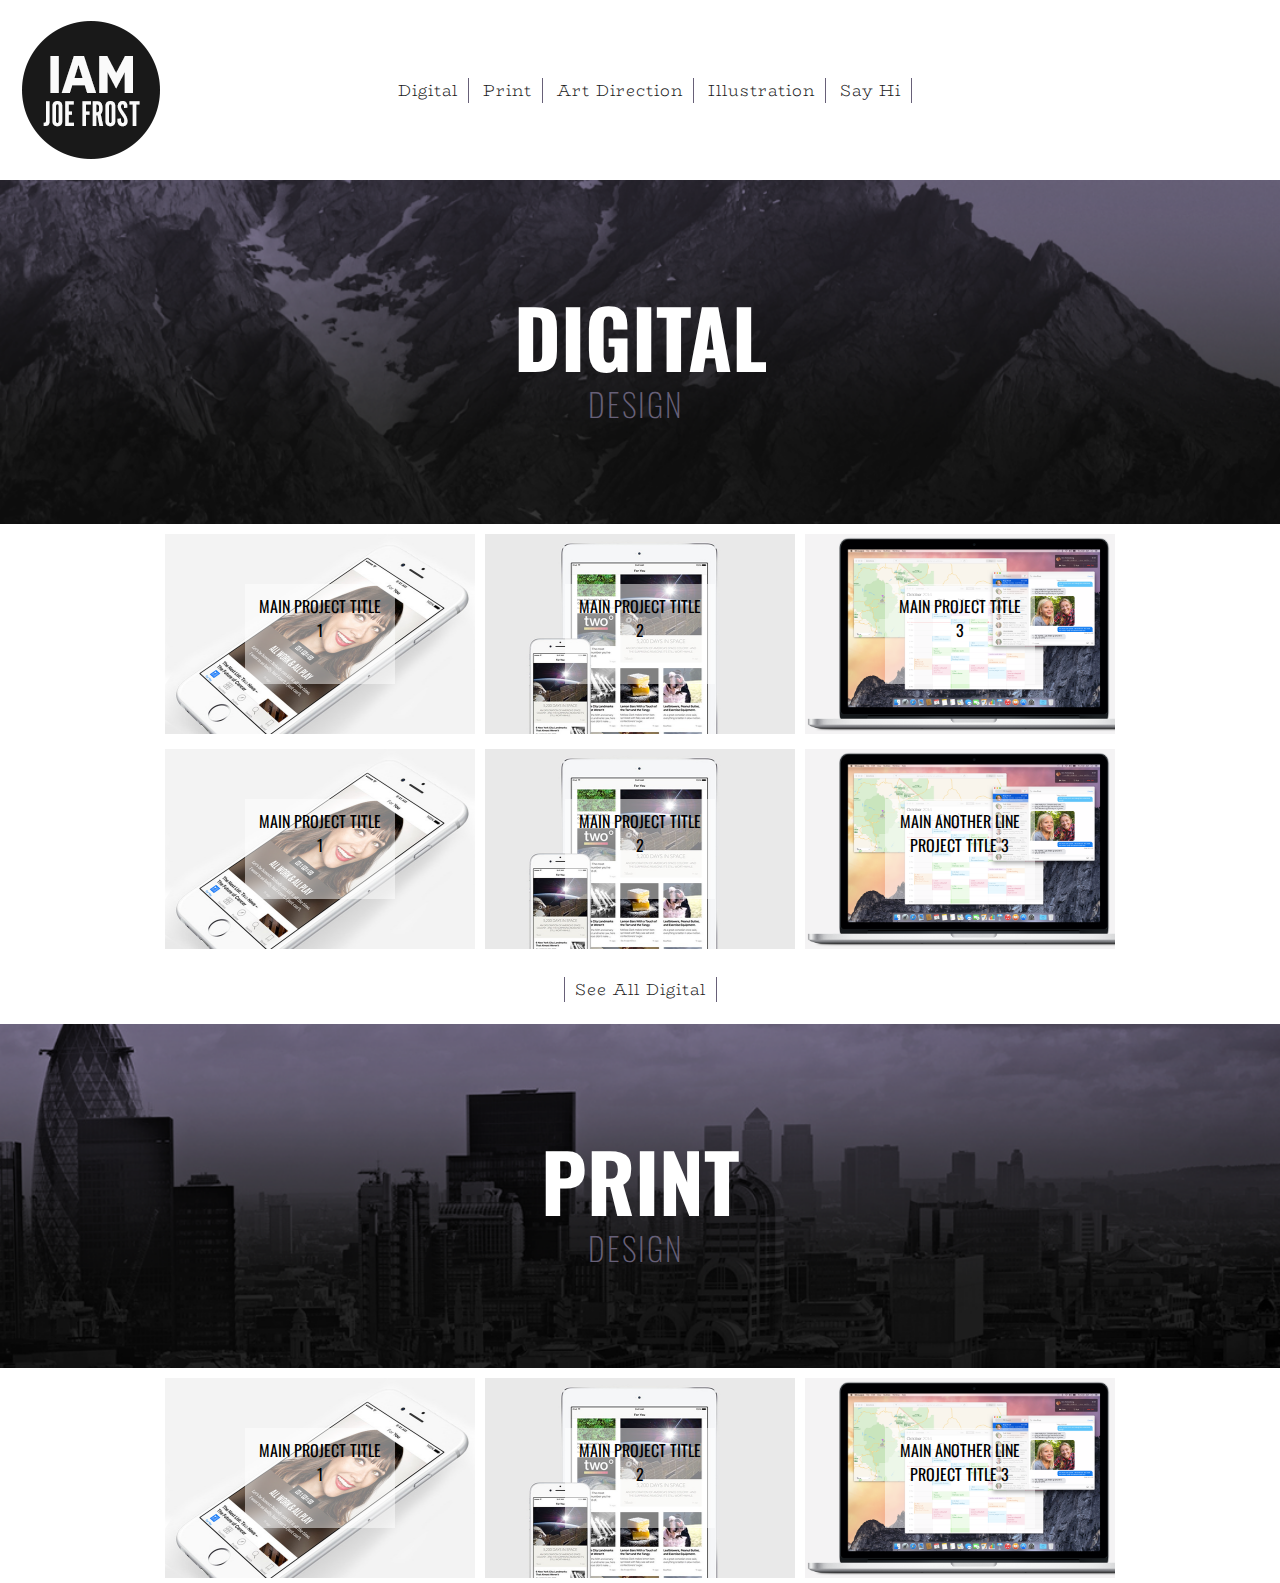
==== index.html @ a45297a9 "Sunday Homework" ====
<!DOCTYPE html>
<html lang="en">

<head>
    <meta charset="utf-8">

    <!-- YOU NEED THIS IN META TAGS TO MAKE SITE RESPONSIVE -->
    <meta name="viewport" content="width=device-width, initial-scale=1">

    <title>iamjoefrost</title>

    <!-- BOOTSTRAP.CSS -->

    <!-- <link rel="stylesheet" href="https://maxcdn.bootstrapcdn.com/bootstrap/4.0.0-alpha.2/css/bootstrap.min.css"> -->

    <!-- STYLESHEETS -->

    <link rel="stylesheet" href="./styles/styles.css">

    <link href="https://fonts.googleapis.com/css?family=BioRhyme:200,300,400|Oswald:300,400" rel="stylesheet">

</head>

<header>
    <div class="masthead">
        <a href="./index.html"> <div class="logo">
            <img src="./images/iamjoefrostlogo.png" alt="" /></div></a>
        <nav>
            <ul>
                <li><a href="./digital.html">Digital</a></li>
                <li><a href="#">Print</a></li>
                <li><a href="#">Art Direction</a></li>
                <li><a href="http://www.google.com" target="_blank">Illustration</a></li>
                <li><a href="mailto:iamjofrost@gmail.com?Subject=Hola%20Jo&body=Hi%20Jo%20saw%20site">Say Hi</a></li>

            </ul>
        </nav>
    </div>
</header>

<body>

    <main>
        <!-- DIGITAL DESIGN SECTION STARTS-->
        <div class="hero hero1">
            <div class="hero_title">
                <h1>digital</h1>
                <h2>design</h2>
            </div>
        </div>

        <!-- DIGITAL BLOCK 1 -->

        <section class="responsive">
            <div class="row">
                <div class="column">
                    <a href="#">
                        <div class="content d1"><span class="p_title">Main Project Title 1</span></div>
                    </a>
                </div>
                <div class="column">
                    <a href="#">
                        <div class="content d2">
                            <span class="p_title">Main Project Title 2</span>
                        </div>
                    </a>
                </div>
                <div class="column">
                    <a href="#">
                        <div class="content d3"><span class="p_title">Main Project Title 3</span></div>
                    </a>
                </div>
            </div>
        </section>

        <!-- DIGITAL BLOCK 2 -->

        <section class="responsive">
            <div class="row">
                <div class="column">
                    <a href="#">
                        <div class="content d1">
                            <span class="p_title">Main Project Title 1</span>
                        </div>
                    </a>
                </div>
                <div class="column">
                    <a href="#">
                        <div class="content d2">
                            <span class="p_title">Main Project Title 2</span>
                        </div>
                    </a>
                </div>
                <div class="column">
                    <a href="#">
                        <div class="content d3"><span class="p_title">Main another line Project Title 3</span></div>
                    </a>
                </div>
            </div>
        </section>
        <!-- DIGITAL DESIGN SECTION ENDS-->

        <!-- SEE ALL DIGITAL BUTTON-->
        <div class="see_all_container">
            <div class="see_all_btn">
                <a href="#">See All Digital</a></div>
        </div>


        <!-- PRINT DESIGN SECTION STARTS-->
        <div class="hero hero2">
            <div class="hero_title">
                <h1>print</h1>
                <h2>design</h2>
            </div>
        </div>

        <!-- PRINT BLOCK 1 -->

        <section class="responsive">
            <div class="row">
                <div class="column">
                    <a href="#">
                        <div class="content d1"><span class="p_title">Main Project Title 1</span></div>
                    </a>
                </div>
                <div class="column">
                    <a href="#">
                        <div class="content d2">
                            <span class="p_title">Main Project Title 2</span>
                        </div>
                    </a>
                </div>
                <div class="column">
                    <a href="#">
                        <div class="content d3"><span class="p_title">Main another line Project Title 3</span></div>
                    </a>
                </div>
            </div>
        </section>

        <!-- PRINT DESIGN SECTION ENDS-->

    </main>

    <!-- END OF MAIN CONTENT -->

    <aside class="secondary-footer">


    </aside>

    <!-- END OF ASIDE -->

    <footer class="main-footer">

    </footer>
    <!-- END OF FOOTER -->

</body>

</html>
---- styles/styles.css ----
/*font-family: 'Open Sans', sans-serif;*/

* {
    box-sizing: border-box;
}
a {
    text-decoration: none;
}
body {
    margin: 0px;
}
h1 {
    font-family: 'Oswald', sans-serif;
    text-transform: uppercase;
    font-size: 5em;
    margin-top: 0;
    margin-bottom: -15px;
    text-align: center;
}
h2 {
    margin-top: 0;
    font-size: 2em;
    margin-bottom: 0px;
    font-family: 'Oswald', sans-serif;
    text-transform: uppercase;
    font-weight: 200;
    letter-spacing: 2px;
    text-align: center;
    margin-left: -10px;
    color: #676078;
}
.h3 {
    font-family: 'Oswald', sans-serif;
    text-transform: uppercase;
}
.masthead {
    display: flex;
    flex-direction: row;
    height: 180px;
    background-color: white;
    align-items: center;
    padding-left: 20px;
    padding-right: 20px;
    justify-content: center;
}
.logo {
    position: absolute;
    left: 20px;
    top: 20px;
}
nav {
    display: flex;
    flex-direction: row;
    align-items: center;
    padding-left: 20px;
}
ul {
    padding-left: 0px;
}
li {
    display: inline-block;
}
nav a {
    color: #191919;
    letter-spacing: 1px;
    text-decoration: none;
    padding-right: 10px;
    padding-left: 10px;
    border-right: 1px solid #676078;
    font-family: 'BioRhyme', serif;
    font-weight: 300;
}
a:hover {
    /*transform: scale(1.2);*/
    transition-duration: 1s;
    color: #676078;
}
.hero {
    display: flex;
    flex-direction: row;
    height: 344px;
    background-color: #191919;
    align-items: center;
    justify-content: center;
}
.hero1 {
    background-image: url(./../images/hero_1.png);
    background-size: cover;
}
.hero_title {
    color: #fff;
}
.examples {
    width: 960px;
    display: flex;
    flex-direction: row;
    margin: auto;
    padding: 20px;
    background-color: red;
    height: 300px;
    align-items: top center;
    justify-content: center;
}
section {
    display: flex;
    justify-content: center;
    padding-left: 5px;
    padding-right: 5px;
    padding-top: 5px;
}
.container {
    width: 80%;
    margin: auto;
}
.row {
    /*outline: 5px solid red;*/
    overflow: auto;
}
.column {
    padding: 5px;
    float: left;
    width: 33.333%;
    text-align: center;
}
div.content {
    display: flex;
    flex-direction: row;
    justify-content: center;
    padding: 50px 80px;
}
span.p_title {
    background-color: rgba(255, 255, 255, 0.5);
    padding: 10px;
    font-family: 'Oswald', sans-serif;
    text-transform: uppercase;
    text-align: center;
    vertical-align: middle;
}

/*P_TITLE ROLLOVER ANIMATION*/

.column a {
    color: black;
}
.column a:hover .p_title {
    transition-duration: 1s;
    background-color: rgba(255, 255, 255, 1);
}

/*DIGITAL WORK EXAMPLES*/

.d1 {
    background-image: url(./../images/dummy.jpg);
    background-size: cover;
}
.d2 {
    background-image: url(./../images/dummy2.png);
    background-size: cover;
}
.d3 {
    background-image: url(./../images/dummy3.png);
    background-size: cover;
}
.see_all_container {
    display: flex;
    flex-direction: row;
    height: 70px;
    background-color: white;
    align-items: center;
    padding-left: 20px;
    padding-right: 20px;
    justify-content: center;
}
.see_all_container a {
    color: #191919;
    letter-spacing: 1px;
    text-decoration: none;
    text-align: center;
    border-left: 1px solid #676078;
    border-right: 1px solid #676078;
    padding: 0px 10px;
    font-family: 'BioRhyme', serif;
    font-weight: 300;
}

/*PRINT SECTION*/

.hero2 {
    background-image: url(./../images/hero_2.png);
    background-size: cover;
}
.p1 {
    background-image: url(./../images/dummy.png);
    background-size: cover;
}
.p2 {
    background-image: url(./../images/hero_1.png);
    background-size: cover;
}
.p3 {
    background-image: url(./../images/hero_1.png);
    background-size: cover;
}

/*DIGITAL PAGE*/
.digital_top {
    background-color: #191919;
}
.section_title {
    font-size: 1.8em;
    padding-top: 10px;
    padding-bottom: 10px;
    margin-bottom: 5px;
    font-weight: 400;
}
.design_tag {
    color: #676078;
    font-weight: 200;
    font-size: 1.1em;
}
/*RESPONSIVE ELEMENTS*/

.responsive .row {
    max-width: 960px;
    justify-content: center;
}
.responsive .content {
    background-color: #ededed;
    min-height: 200px;
    /*padding: 50px;*/
}
.fluid .relative .content {
    padding: 30%;
}

/*.static .content {}
@media screen and (max-width: 1100px) {
    .responsive .column {
        width: 50%;
    }*/


/*}*/

@media screen and (max-width: 759px) {
    .responsive .column {
        width: 100%;
    }
}

@media screen and (max-width: 759px) {
    nav {
display: none;
}
}
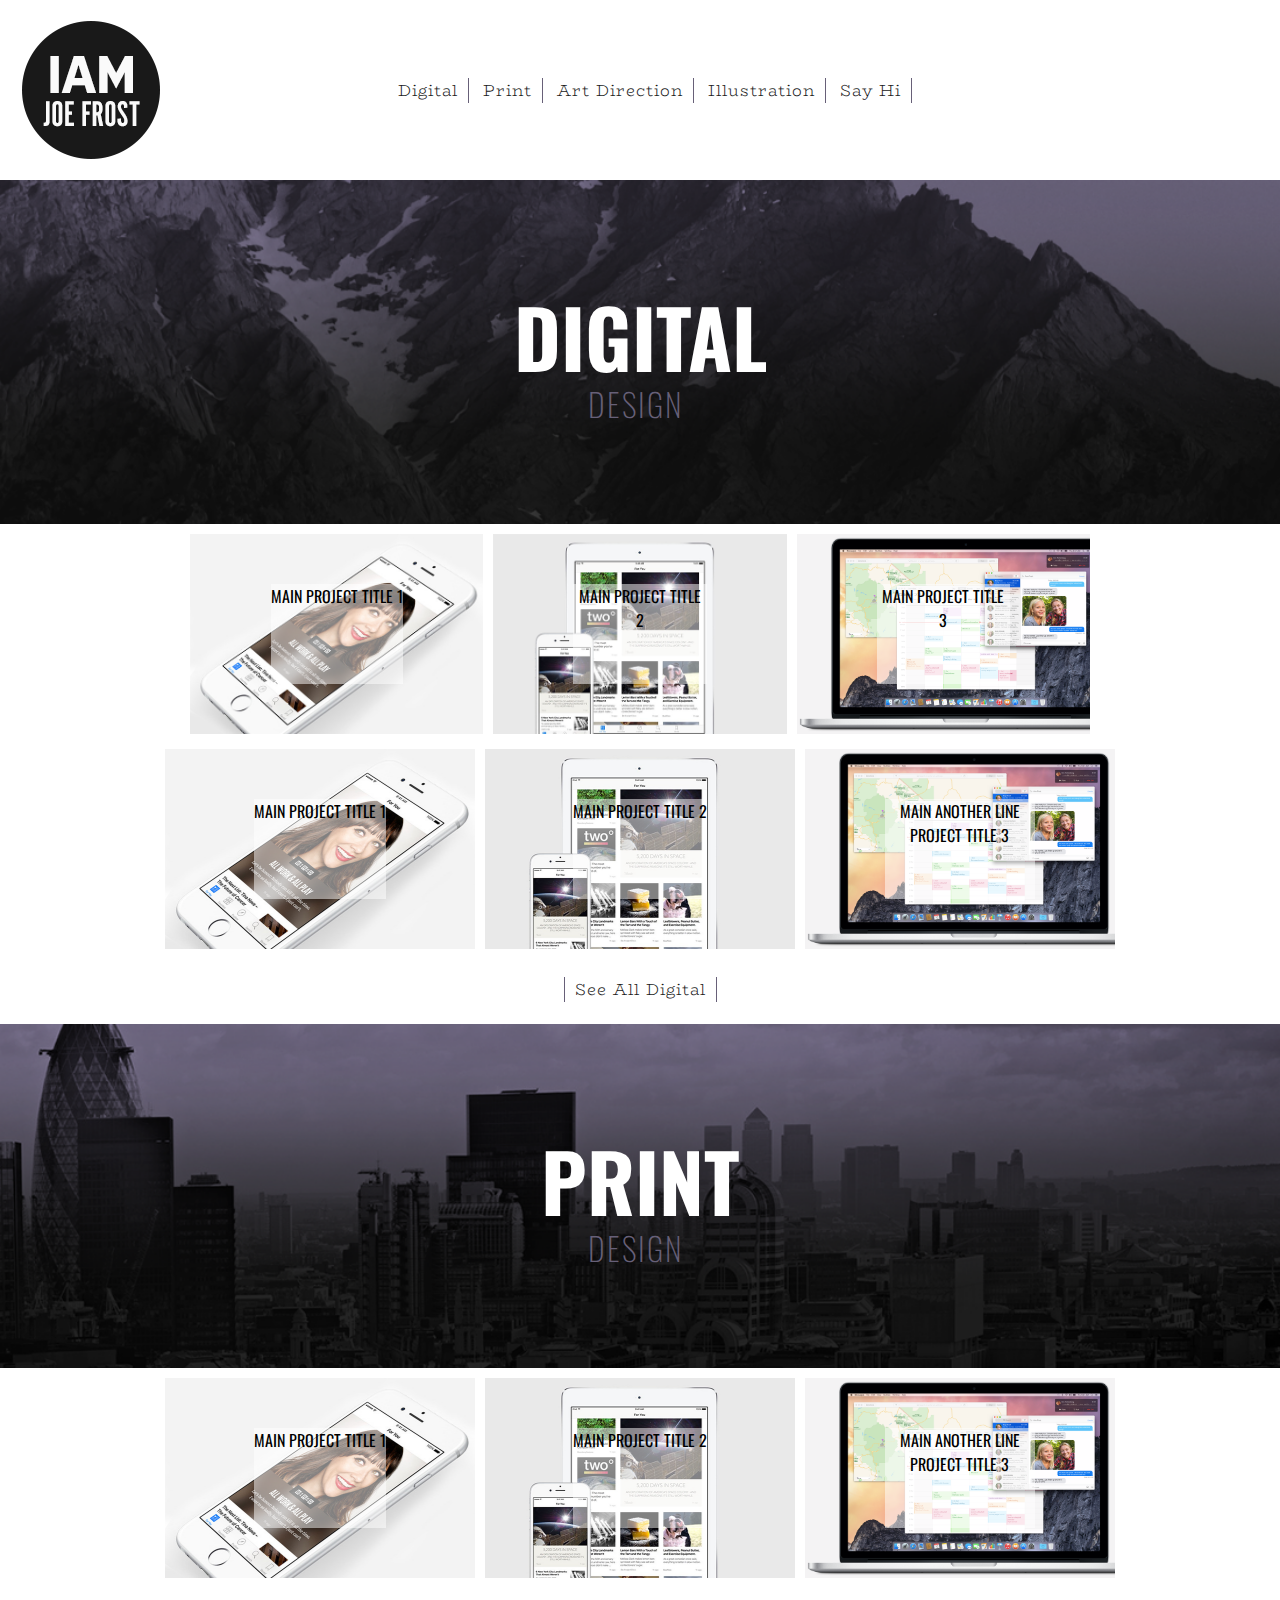
==== commit 83cd3422: "Sunday night homework" ====
--- a/index.html
+++ b/index.html
@@ -54,8 +54,9 @@
         <section class="responsive">
             <div class="row">
                 <div class="column">
-                    <a href="#">
-                        <div class="content d1"><span class="p_title">Main Project Title 1</span></div>
+                    <a href="./digital_project_1.html">
+                        <div class="content d1">
+                            <span class="p_title">Main Project Title 1</span></div>
                     </a>
                 </div>
                 <div class="column">
@@ -103,7 +104,7 @@
         <!-- SEE ALL DIGITAL BUTTON-->
         <div class="see_all_container">
             <div class="see_all_btn">
-                <a href="#">See All Digital</a></div>
+                <a href="./digital.html">See All Digital</a></div>
         </div>
 
 
--- a/styles/styles.css
+++ b/styles/styles.css
@@ -128,13 +128,72 @@
     justify-content: center;
     padding: 50px 80px;
 }
-span.p_title {
+aside {
+    padding: 10px;
+    /*width: 80%;*/
+    /*max-width: 900px;*/
+    margin: auto;
+    margin-left: 15%;
+    margin-right: 15%;
+    /*align-items: center;*/
+}
+.p_title {
     background-color: rgba(255, 255, 255, 0.5);
-    padding: 10px;
-    font-family: 'Oswald', sans-serif;
-    text-transform: uppercase;
-    text-align: center;
+    /*padding: 10px;*/
+    font-family: 'Oswald', sans-serif;
+    text-transform: uppercase;
+    /*text-align: center;*/
+    /*vertical-align: middle;*/
+}
+
+/*.project_container{
+    display: flex;
+    max-width: 900px;
+    flex-direction: row;
+    justify-content: center;
+    background-color: grey;
+margin: auto;
+}*/
+
+div.p_title_article {
+    display: block;
+    width: 100%;
+    /*padding: 10px 20px 0px 20px;*/
+    font-size: 1.8em;
+    font-family: 'Oswald', sans-serif;
+    text-transform: uppercase;
+    text-align: left;
     vertical-align: middle;
+}
+p {
+    border-top: 1px solid #ededed;
+    border-bottom: 1px solid #ededed;
+    padding-top: 20px;
+    padding-bottom: 20px;
+    font-family: 'BioRhyme', serif;
+    font-weight: 300;
+    font-size: 0.9em;
+    width: 100%;
+    display: block;
+}
+.bullet {
+    color: #676078;
+    font-weight: 800;
+}
+.work_example {
+    width: 100%;
+}
+.caption {
+    width: 100%;
+    background-color: #f7f7f7;
+    color: #191919;
+    padding: 10px 20px;
+    margin-top: -5px;
+    font-family: 'BioRhyme', serif;
+    font-weight: 400;
+    font-size: 0.7em;
+    margin-bottom: 15px;
+
 }
 
 /*P_TITLE ROLLOVER ANIMATION*/
@@ -203,6 +262,7 @@
 }
 
 /*DIGITAL PAGE*/
+
 .digital_top {
     background-color: #191919;
 }
@@ -218,6 +278,7 @@
     font-weight: 200;
     font-size: 1.1em;
 }
+
 /*RESPONSIVE ELEMENTS*/
 
 .responsive .row {
@@ -247,9 +308,45 @@
         width: 100%;
     }
 }
-
 @media screen and (max-width: 759px) {
     nav {
-display: none;
-}
-}
+        display: none;
+    }
+}
+
+/*THIS IS ARTICLE RESPONSIVE STUFF*/
+
+@media screen and (max-width: 769px) {
+    aside {
+        margin: 0px;
+        padding: 0px;
+    }
+}
+@media screen and (max-width: 769px) {
+    div.p_title_article {
+        margin-top: 15px;
+        margin-left: 10%;
+        margin-right: 10%;
+    }
+}
+@media screen and (max-width: 769px) {
+    p {
+        margin-top: 15px;
+        padding-left: 10%;
+        padding-right: 10%;
+    }
+}
+@media screen and (max-width: 769px) {
+    img {
+        margin-left: 0;
+        margin-right: 0;
+    }
+}
+
+/*THIS IS THE CAPTION */
+@media screen and (max-width: 769px) {
+    .caption {
+        padding-left: 10%;
+        padding-right: 10%;
+    }
+}
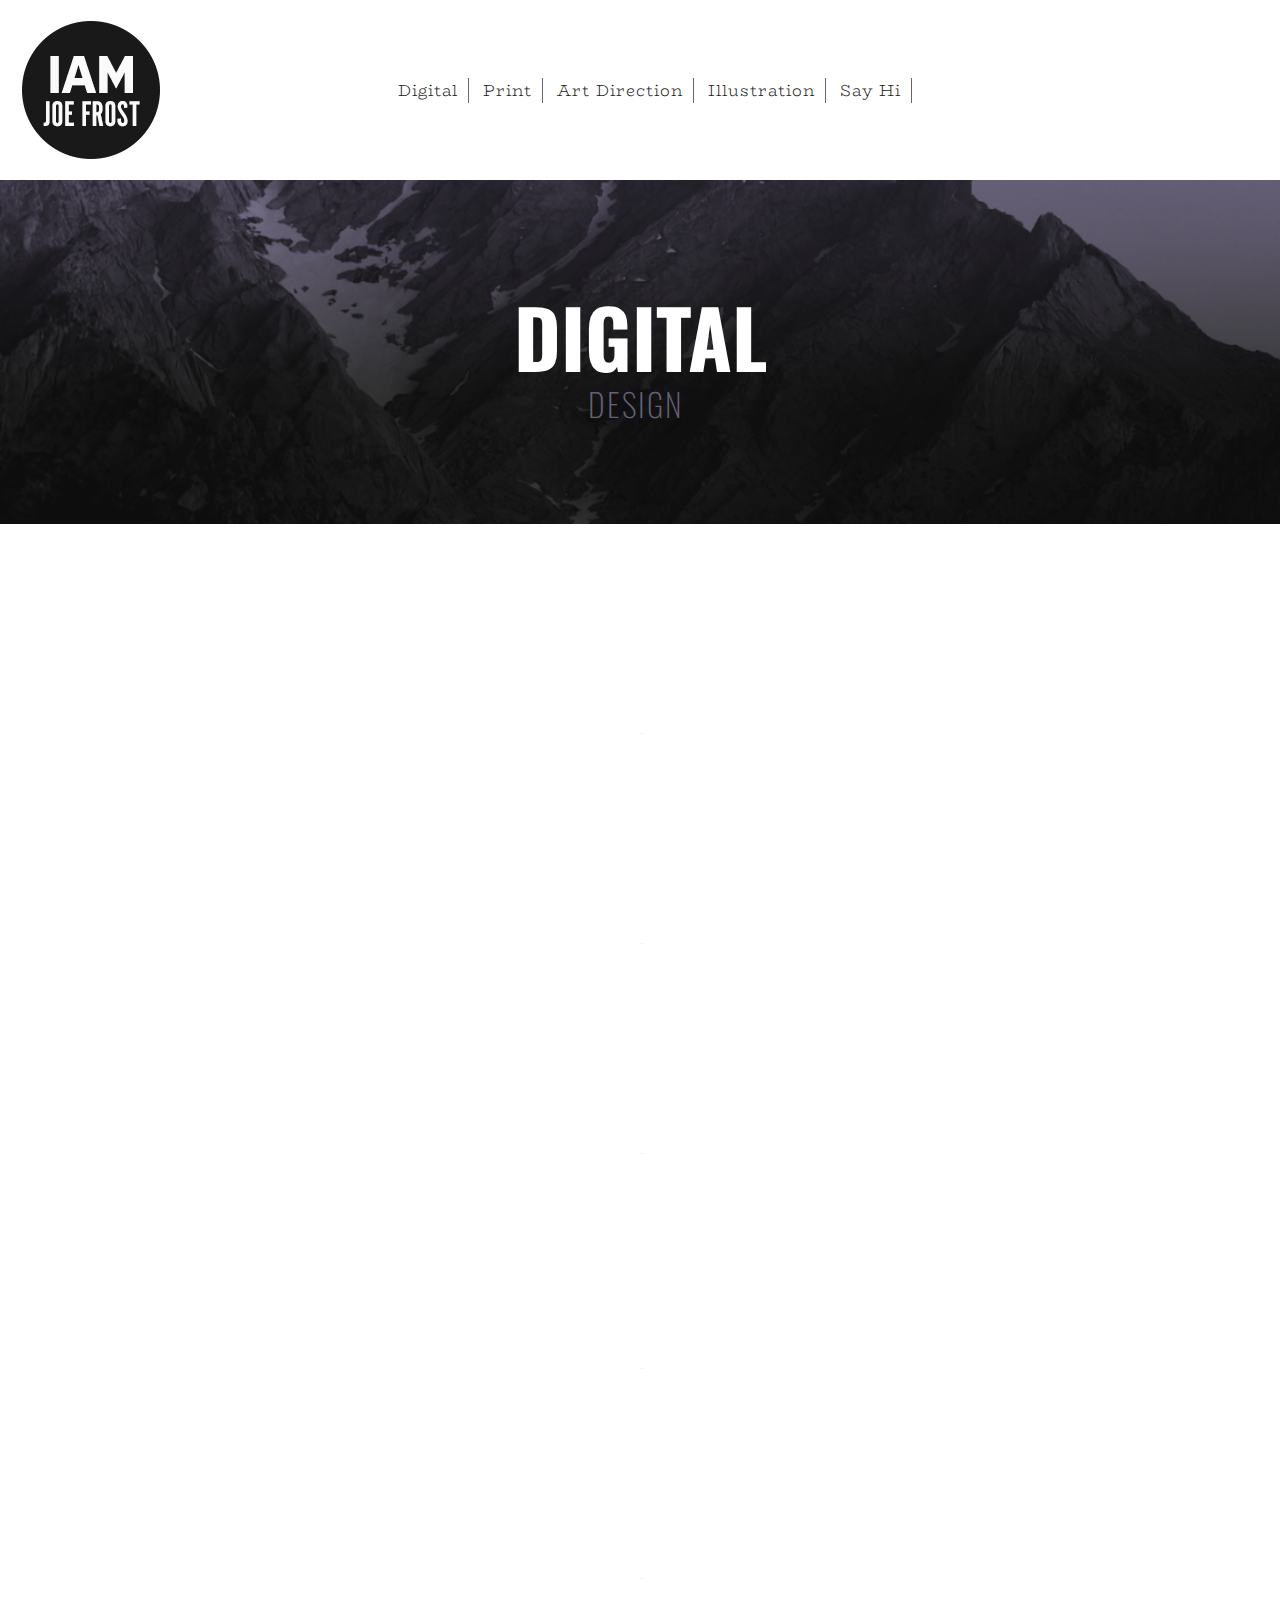
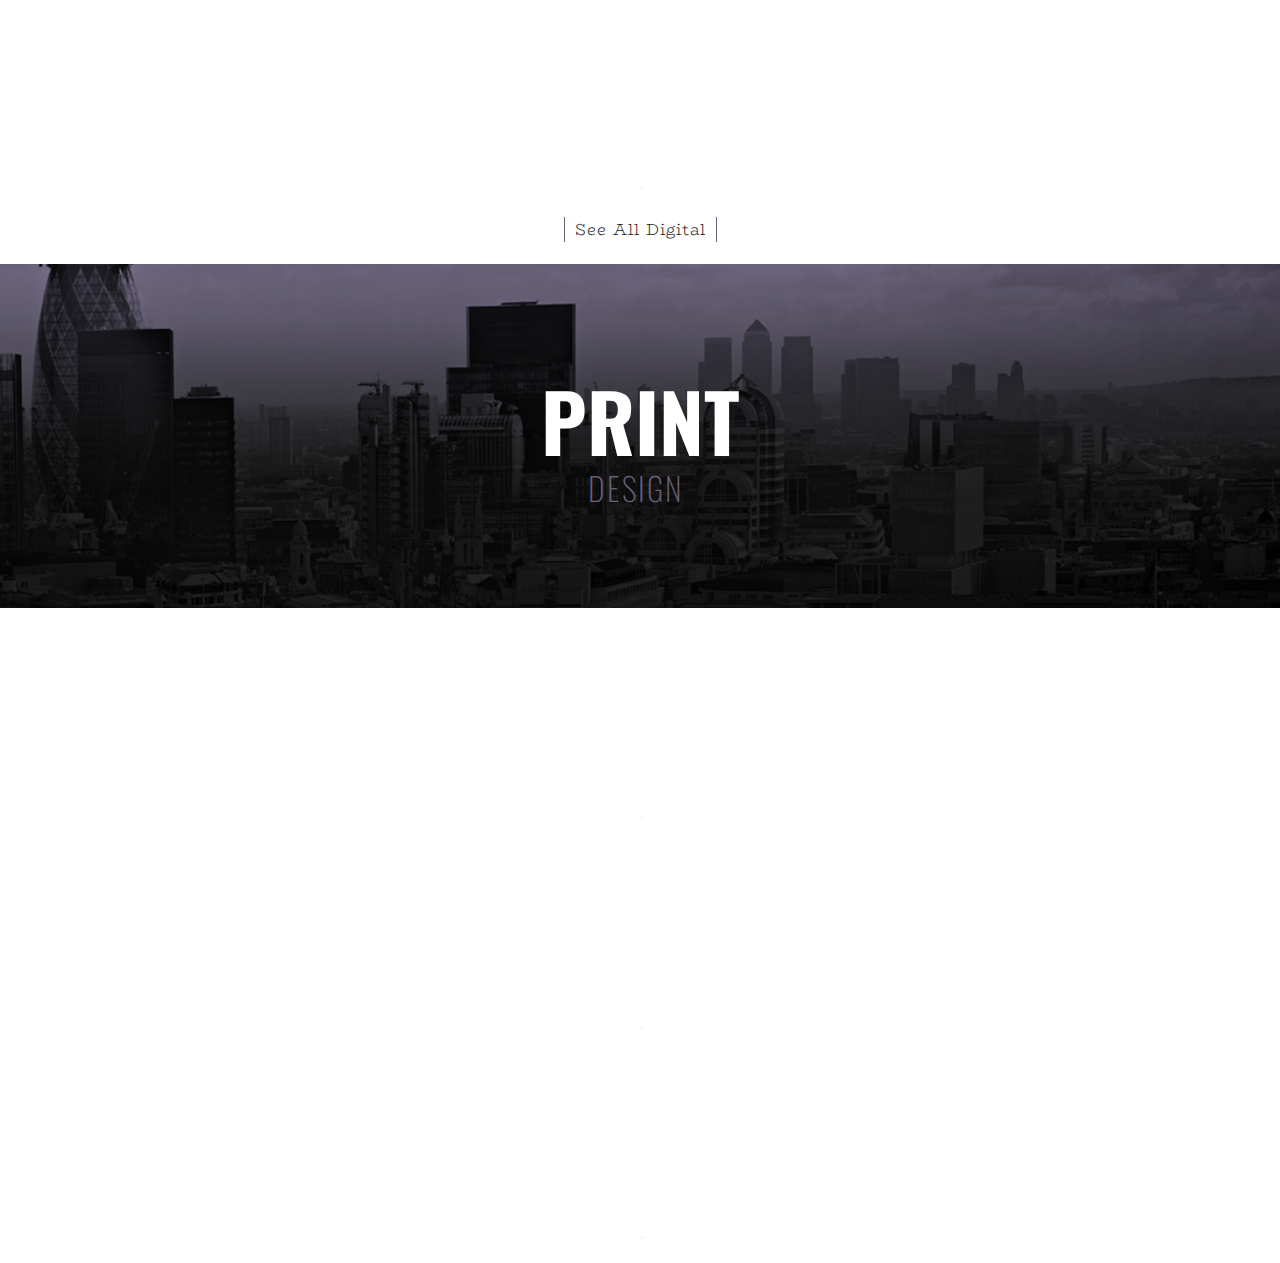
==== commit 9f742314: "v6" ====
--- a/index.html
+++ b/index.html
@@ -158,6 +158,7 @@
     </footer>
     <!-- END OF FOOTER -->
 
-</body>
-
-</html>
+        </main>
+    
+    </body>
+    </html>
--- a/styles/styles.css
+++ b/styles/styles.css
@@ -43,22 +43,22 @@
     padding-right: 20px;
     justify-content: center;
 }
+nav {
+    display: flex;
+    flex-direction: row;
+    align-items: center;
+    padding-left: 20px;
+}
+ul {
+    padding-left: 0px;
+}
+li {
+    display: inline-block;
+}
 .logo {
     position: absolute;
     left: 20px;
     top: 20px;
-}
-nav {
-    display: flex;
-    flex-direction: row;
-    align-items: center;
-    padding-left: 20px;
-}
-ul {
-    padding-left: 0px;
-}
-li {
-    display: inline-block;
 }
 nav a {
     color: #191919;
@@ -75,6 +75,14 @@
     transition-duration: 1s;
     color: #676078;
 }
+.burger {
+    width: 60px;
+    height: 60px;
+    border-radius: 30px;
+    background-color: #191919;
+    align-self: flex-end;
+    display: none;
+}
 .hero {
     display: flex;
     flex-direction: row;
@@ -82,10 +90,19 @@
     background-color: #191919;
     align-items: center;
     justify-content: center;
-}
+    align-self: stretch;
+}
+
+div.hero {
+    position: -webkit-sticky;
+    position: sticky;
+    top: 0;
+}
+
 .hero1 {
     background-image: url(./../images/hero_1.png);
     background-size: cover;
+    background-position: center;
 }
 .hero_title {
     color: #fff;
@@ -107,6 +124,17 @@
     padding-left: 5px;
     padding-right: 5px;
     padding-top: 5px;
+    flex-flow: row wrap;
+    max-width: 960px;
+}
+.responsive {
+    width: 100%;
+}
+main {
+    display: flex;
+    flex-flow: column;
+    justify-content: center;
+    align-items: center;
 }
 .container {
     width: 80%;
@@ -118,7 +146,6 @@
 }
 .column {
     padding: 5px;
-    float: left;
     width: 33.333%;
     text-align: center;
 }
@@ -126,7 +153,9 @@
     display: flex;
     flex-direction: row;
     justify-content: center;
-    padding: 50px 80px;
+    width: 100%;
+    /*padding: 50px 80px;*/
+    position: relative;
 }
 aside {
     padding: 10px;
@@ -144,6 +173,14 @@
     text-transform: uppercase;
     /*text-align: center;*/
     /*vertical-align: middle;*/
+    width: 100%;
+
+    align-self: baseline;
+    padding: 10px;
+    border-bottom: 1px solid #f3f3f3;
+    position: absolute;
+left: 0;
+bottom: 0;
 }
 
 /*.project_container{
@@ -193,7 +230,6 @@
     font-weight: 400;
     font-size: 0.7em;
     margin-bottom: 15px;
-
 }
 
 /*P_TITLE ROLLOVER ANIMATION*/
@@ -203,7 +239,7 @@
 }
 .column a:hover .p_title {
     transition-duration: 1s;
-    background-color: rgba(255, 255, 255, 1);
+    background-color: rgba(255, 255, 255, 0.9);
 }
 
 /*DIGITAL WORK EXAMPLES*/
@@ -247,6 +283,7 @@
 .hero2 {
     background-image: url(./../images/hero_2.png);
     background-size: cover;
+    background-position: center;
 }
 .p1 {
     background-image: url(./../images/dummy.png);
@@ -265,6 +302,7 @@
 
 .digital_top {
     background-color: #191919;
+    align-self: stretch;
 }
 .section_title {
     font-size: 1.8em;
@@ -303,14 +341,62 @@
 
 /*}*/
 
+
+/*OVERLAY MENU*/
+
+button {
+    background-color: transparent;
+    border: 0;
+}
+.overlay {
+    background: rgba(0, 0, 0, 0.9);
+    opacity: 0;
+    display: flex;
+    position: fixed;
+    top: 0;
+    left: 0;
+    height: 100%;
+    width: 100%;
+    flex-direction: column;
+    justify-content: center;
+    align-items: center;
+    transition: opacity 0.24s;
+    visibility: hidden;
+}
+.overlay-close {
+    position: absolute;
+    top: 15px;
+    right: 15px;
+    color: white;
+    /*font-size: 32px;*/
+}
+nav.overlay a {
+    color: white;
+    font-size: 28px;
+    padding: 16px 0;
+    border-right: 0px;
+    border-bottom: 1px solid white;
+}
+.overlay--active {
+    opacity: 1;
+    visibility: visible;
+}
 @media screen and (max-width: 759px) {
     .responsive .column {
         width: 100%;
     }
 }
-@media screen and (max-width: 759px) {
+@media screen and (max-width: 900px) {
     nav {
         display: none;
+    }
+    .logo {
+        flex: 1;
+        position: static;
+    }
+    .burger {
+        display: block;
+        /*flex-grow: 2 */
     }
 }
 
@@ -344,6 +430,7 @@
 }
 
 /*THIS IS THE CAPTION */
+
 @media screen and (max-width: 769px) {
     .caption {
         padding-left: 10%;
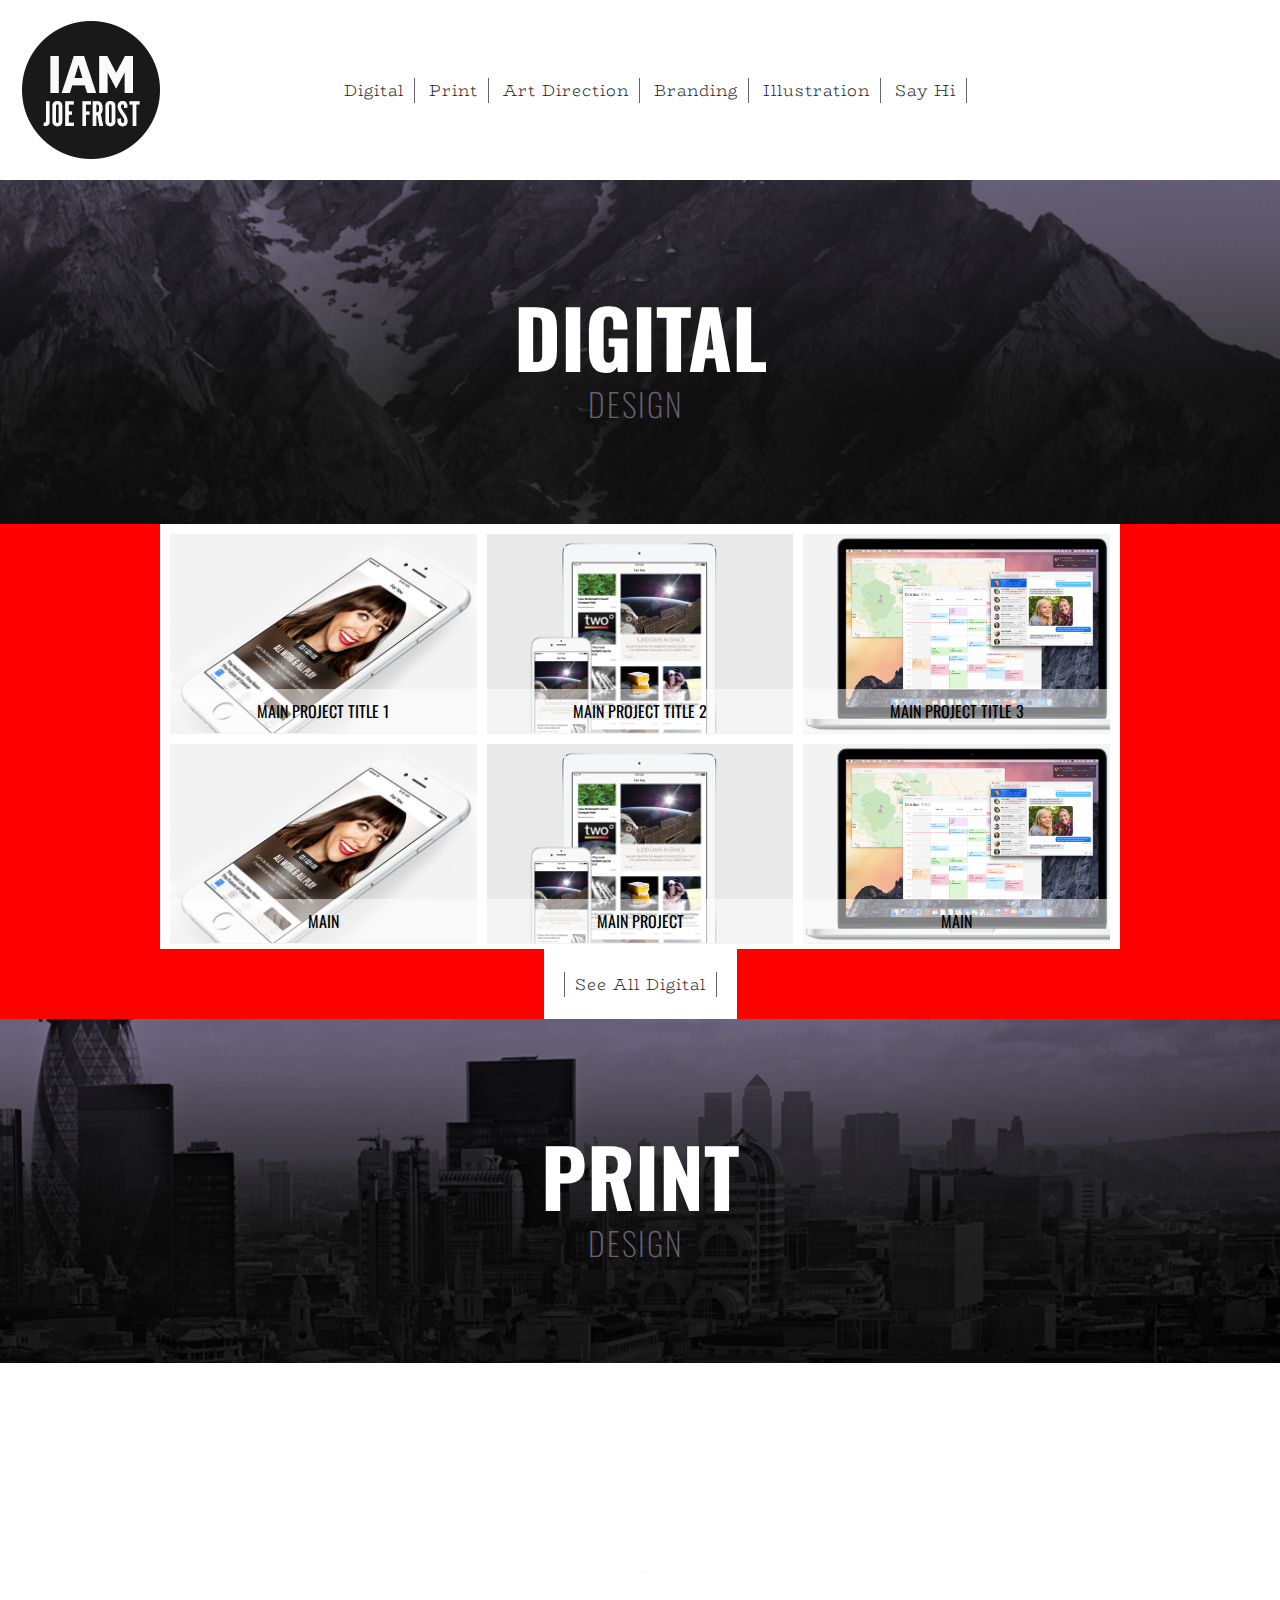
==== commit dec2a758: "sticky top" ====
--- a/index.html
+++ b/index.html
@@ -20,25 +20,27 @@
     <link href="https://fonts.googleapis.com/css?family=BioRhyme:200,300,400|Oswald:300,400" rel="stylesheet">
 
 </head>
+<body>
+    <header>
+        <div class="masthead">
+            <a class="logo" href="./index.html">
+                <img src="./images/iamjoefrostlogo.png" alt="" />
+            </a>
+            <nav>
+                <ul>
+                    <li><a href="./digital.html">Digital</a></li>
+                    <li><a href="./print.html">Print</a></li>
+                    <li><a href=".artdirection.html">Art Direction</a></li>
+                    <li><a href=".branding.html">Branding</a></li>
+                    <li><a href=".illstration.html">Illustration</a></li>
+                    <li><a href="mailto:iamjofrost@gmail.com?Subject=iamjoefrost%20Enquiry">Say Hi</a></li>
+                </ul>
+            </nav>
 
-<header>
-    <div class="masthead">
-        <a href="./index.html"> <div class="logo">
-            <img src="./images/iamjoefrostlogo.png" alt="" /></div></a>
-        <nav>
-            <ul>
-                <li><a href="./digital.html">Digital</a></li>
-                <li><a href="#">Print</a></li>
-                <li><a href="#">Art Direction</a></li>
-                <li><a href="http://www.google.com" target="_blank">Illustration</a></li>
-                <li><a href="mailto:iamjofrost@gmail.com?Subject=Hola%20Jo&body=Hi%20Jo%20saw%20site">Say Hi</a></li>
-
-            </ul>
-        </nav>
-    </div>
-</header>
-
-<body>
+            <a href="#"> <div class="burger" id="burger">
+                <img src="./images/burger2.png" alt="" /></div></a>
+        </div>
+    </header>
 
     <main>
         <!-- DIGITAL DESIGN SECTION STARTS-->
@@ -50,13 +52,11 @@
         </div>
 
         <!-- DIGITAL BLOCK 1 -->
-
+<div class="teaser_container">
         <section class="responsive">
-            <div class="row">
                 <div class="column">
                     <a href="./digital_project_1.html">
-                        <div class="content d1">
-                            <span class="p_title">Main Project Title 1</span></div>
+                        <div class="content d1"><span class="p_title">Main Project Title 1</span></div>
                     </a>
                 </div>
                 <div class="column">
@@ -71,34 +71,25 @@
                         <div class="content d3"><span class="p_title">Main Project Title 3</span></div>
                     </a>
                 </div>
-            </div>
-        </section>
-
-        <!-- DIGITAL BLOCK 2 -->
-
-        <section class="responsive">
-            <div class="row">
+                <div class="column">
+                    <a href="./digital_project_1.html">
+                        <div class="content d1"><span class="p_title">Main</span></div>
+                    </a>
+                </div>
                 <div class="column">
                     <a href="#">
-                        <div class="content d1">
-                            <span class="p_title">Main Project Title 1</span>
+                        <div class="content d2">
+                            <span class="p_title">Main Project</span>
                         </div>
                     </a>
                 </div>
                 <div class="column">
                     <a href="#">
-                        <div class="content d2">
-                            <span class="p_title">Main Project Title 2</span>
-                        </div>
+                        <div class="content d3"><span class="p_title">Main</span></div>
                     </a>
                 </div>
-                <div class="column">
-                    <a href="#">
-                        <div class="content d3"><span class="p_title">Main another line Project Title 3</span></div>
-                    </a>
-                </div>
-            </div>
         </section>
+
         <!-- DIGITAL DESIGN SECTION ENDS-->
 
         <!-- SEE ALL DIGITAL BUTTON-->
@@ -106,7 +97,7 @@
             <div class="see_all_btn">
                 <a href="./digital.html">See All Digital</a></div>
         </div>
-
+</div>
 
         <!-- PRINT DESIGN SECTION STARTS-->
         <div class="hero hero2">
@@ -158,7 +149,6 @@
     </footer>
     <!-- END OF FOOTER -->
 
-        </main>
-    
+
     </body>
     </html>
--- a/styles/styles.css
+++ b/styles/styles.css
@@ -82,23 +82,26 @@
     background-color: #191919;
     align-self: flex-end;
     display: none;
+    /*position: fixed;*/
 }
 .hero {
     display: flex;
     flex-direction: row;
+    align-self: stretch;
     height: 344px;
     background-color: #191919;
     align-items: center;
     justify-content: center;
-    align-self: stretch;
-}
+    z-index: 1;
+}
+
+/*STICKY HERO */
 
 div.hero {
     position: -webkit-sticky;
     position: sticky;
     top: 0;
 }
-
 .hero1 {
     background-image: url(./../images/hero_1.png);
     background-size: cover;
@@ -107,6 +110,18 @@
 .hero_title {
     color: #fff;
 }
+.teaser_container {
+        display: flex;
+        flex-flow: column;
+        justify-content: center;
+        align-items: center;
+        width: 100%;
+        background-color: red;
+/*background-image: url(./../images/tile.png);
+background-size: cover;*/
+z-index: 3;
+}
+
 .examples {
     width: 960px;
     display: flex;
@@ -126,6 +141,9 @@
     padding-top: 5px;
     flex-flow: row wrap;
     max-width: 960px;
+    background-image: url(./../images/tile.png);
+    background-size: cover;
+    z-index: 2;
 }
 .responsive {
     width: 100%;
@@ -174,13 +192,12 @@
     /*text-align: center;*/
     /*vertical-align: middle;*/
     width: 100%;
-
     align-self: baseline;
     padding: 10px;
     border-bottom: 1px solid #f3f3f3;
     position: absolute;
-left: 0;
-bottom: 0;
+    left: 0;
+    bottom: 0;
 }
 
 /*.project_container{
@@ -386,7 +403,7 @@
         width: 100%;
     }
 }
-@media screen and (max-width: 900px) {
+@media screen and (max-width: 928px) {
     nav {
         display: none;
     }
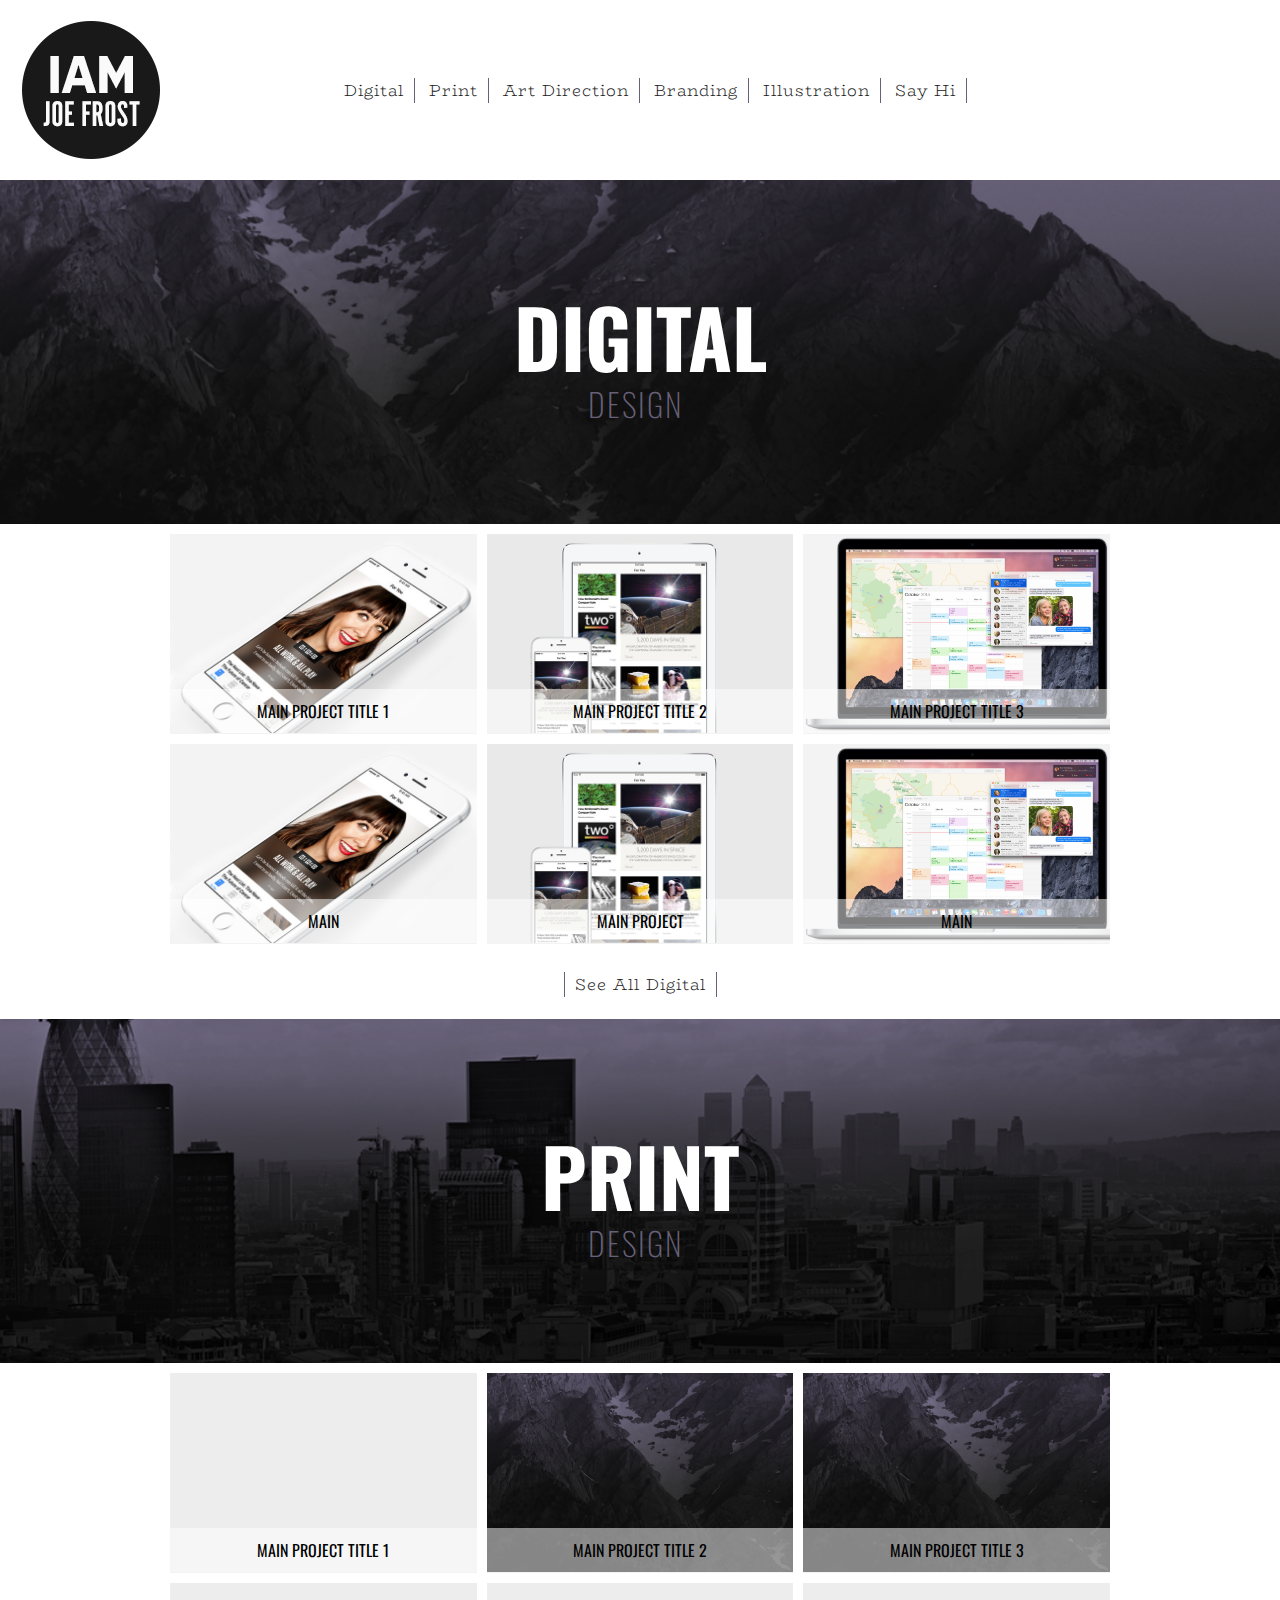
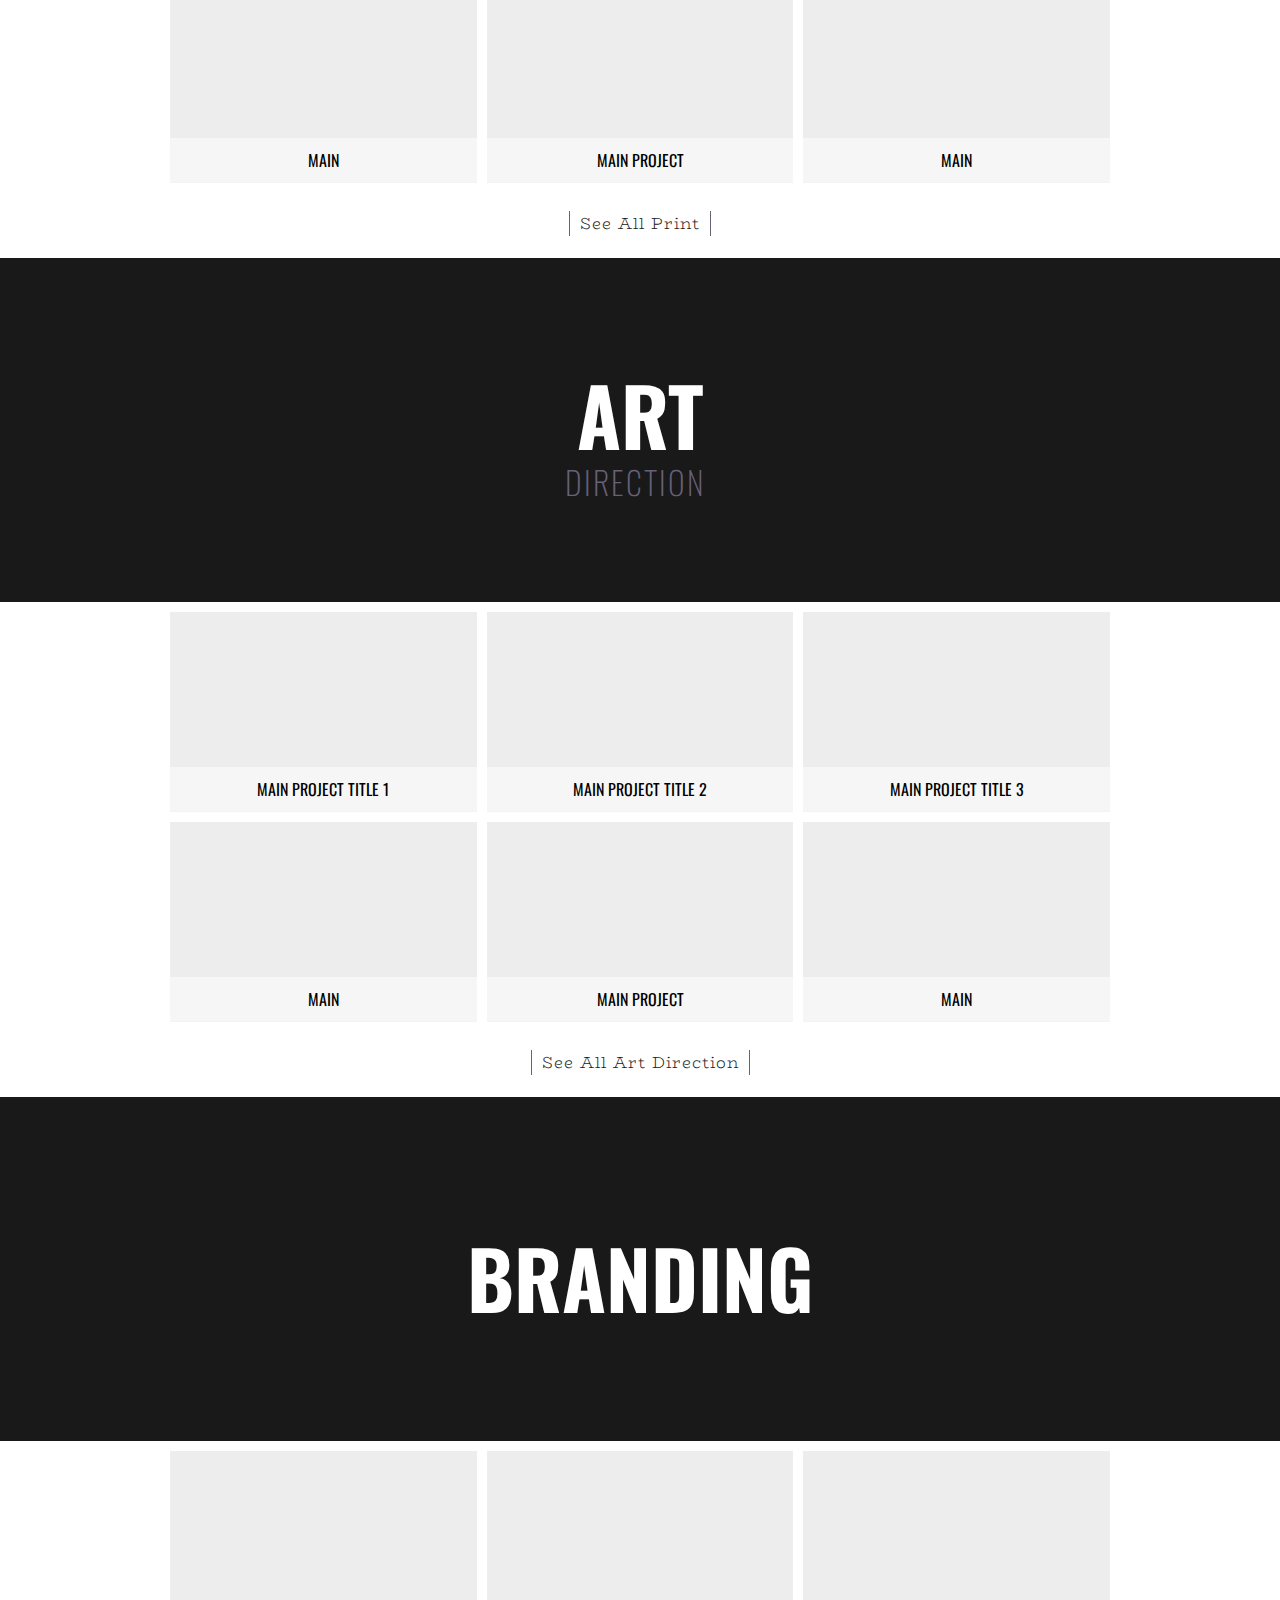
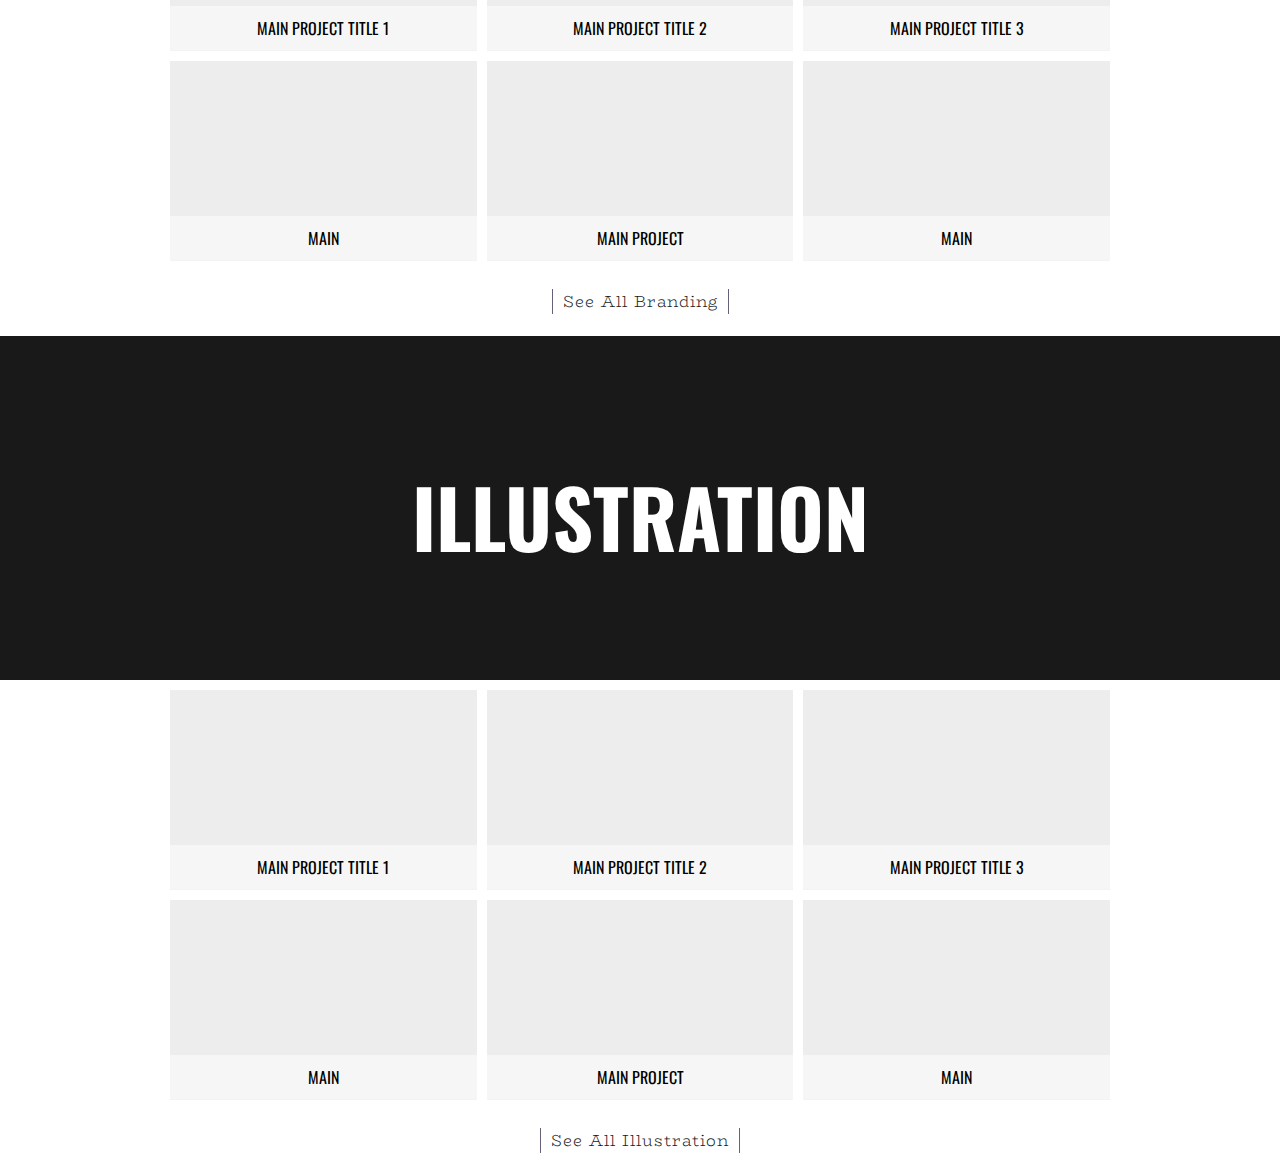
==== commit 66073ce6: "removed sticky" ====
--- a/index.html
+++ b/index.html
@@ -52,7 +52,6 @@
         </div>
 
         <!-- DIGITAL BLOCK 1 -->
-<div class="teaser_container">
         <section class="responsive">
                 <div class="column">
                     <a href="./digital_project_1.html">
@@ -97,7 +96,6 @@
             <div class="see_all_btn">
                 <a href="./digital.html">See All Digital</a></div>
         </div>
-</div>
 
         <!-- PRINT DESIGN SECTION STARTS-->
         <div class="hero hero2">
@@ -108,47 +106,229 @@
         </div>
 
         <!-- PRINT BLOCK 1 -->
-
-        <section class="responsive">
-            <div class="row">
-                <div class="column">
-                    <a href="#">
-                        <div class="content d1"><span class="p_title">Main Project Title 1</span></div>
-                    </a>
-                </div>
-                <div class="column">
-                    <a href="#">
-                        <div class="content d2">
-                            <span class="p_title">Main Project Title 2</span>
-                        </div>
-                    </a>
-                </div>
-                <div class="column">
-                    <a href="#">
-                        <div class="content d3"><span class="p_title">Main another line Project Title 3</span></div>
-                    </a>
-                </div>
-            </div>
+        <section class="responsive">
+                <div class="column">
+                    <a href="./digital_project_1.html">
+                        <div class="content p1"><span class="p_title">Main Project Title 1</span></div>
+                    </a>
+                </div>
+                <div class="column">
+                    <a href="#">
+                        <div class="content p2">
+                            <span class="p_title">Main Project Title 2</span>
+                        </div>
+                    </a>
+                </div>
+                <div class="column">
+                    <a href="#">
+                        <div class="content p3"><span class="p_title">Main Project Title 3</span></div>
+                    </a>
+                </div>
+                <div class="column">
+                    <a href="./digital_project_1.html">
+                        <div class="content p4"><span class="p_title">Main</span></div>
+                    </a>
+                </div>
+                <div class="column">
+                    <a href="#">
+                        <div class="content p5">
+                            <span class="p_title">Main Project</span>
+                        </div>
+                    </a>
+                </div>
+                <div class="column">
+                    <a href="#">
+                        <div class="content p6"><span class="p_title">Main</span></div>
+                    </a>
+                </div>
         </section>
 
         <!-- PRINT DESIGN SECTION ENDS-->
 
+        <!-- SEE ALL PRINT BUTTON-->
+        <div class="see_all_container">
+            <div class="see_all_btn">
+                <a href="./print.html">See All Print</a></div>
+        </div>
+
+        <!-- PRINT DESIGN SECTION ENDS-->
+
+        <!-- ART DIRECTION SECTION STARTS-->
+        <div class="hero hero3">
+            <div class="hero_title">
+                <h1>art</h1>
+                <h2>direction</h2>
+            </div>
+        </div>
+
+        <!-- ART DIRECTION BLOCK 1 -->
+        <section class="responsive">
+                <div class="column">
+                    <a href="./digital_project_1.html">
+                        <div class="content ad1"><span class="p_title">Main Project Title 1</span></div>
+                    </a>
+                </div>
+                <div class="column">
+                    <a href="#">
+                        <div class="content ad2">
+                            <span class="p_title">Main Project Title 2</span>
+                        </div>
+                    </a>
+                </div>
+                <div class="column">
+                    <a href="#">
+                        <div class="content ad3"><span class="p_title">Main Project Title 3</span></div>
+                    </a>
+                </div>
+                <div class="column">
+                    <a href="./digital_project_1.html">
+                        <div class="content ad4"><span class="p_title">Main</span></div>
+                    </a>
+                </div>
+                <div class="column">
+                    <a href="#">
+                        <div class="content ad5">
+                            <span class="p_title">Main Project</span>
+                        </div>
+                    </a>
+                </div>
+                <div class="column">
+                    <a href="#">
+                        <div class="content ad6"><span class="p_title">Main</span></div>
+                    </a>
+                </div>
+        </section>
+
+        <!-- PRINT DESIGN SECTION ENDS-->
+
+        <!-- SEE ALL PRINT BUTTON-->
+        <div class="see_all_container">
+            <div class="see_all_btn">
+                <a href="./print.html">See All Art Direction</a></div>
+        </div>
+        <!-- BRANDING SECTION STARTS-->
+        <div class="hero hero4">
+            <div class="hero_title">
+                <h1>branding</h1>
+                <!-- <h2>direction</h2> -->
+            </div>
+        </div>
+
+        <!-- BRANDING BLOCK 1 -->
+        <section class="responsive">
+                <div class="column">
+                    <a href="./digital_project_1.html">
+                        <div class="content b1"><span class="p_title">Main Project Title 1</span></div>
+                    </a>
+                </div>
+                <div class="column">
+                    <a href="#">
+                        <div class="content b2">
+                            <span class="p_title">Main Project Title 2</span>
+                        </div>
+                    </a>
+                </div>
+                <div class="column">
+                    <a href="#">
+                        <div class="content b3"><span class="p_title">Main Project Title 3</span></div>
+                    </a>
+                </div>
+                <div class="column">
+                    <a href="./digital_project_1.html">
+                        <div class="content b4"><span class="p_title">Main</span></div>
+                    </a>
+                </div>
+                <div class="column">
+                    <a href="#">
+                        <div class="content b5">
+                            <span class="p_title">Main Project</span>
+                        </div>
+                    </a>
+                </div>
+                <div class="column">
+                    <a href="#">
+                        <div class="content b6"><span class="p_title">Main</span></div>
+                    </a>
+                </div>
+        </section>
+
+        <!-- SEE ALL BRANDING BUTTON-->
+        <div class="see_all_container">
+            <div class="see_all_btn">
+                <a href="./branding.html">See All Branding</a></div>
+        </div>
+        <!-- BRANDING SECTION ENDS-->
+
+        <!-- ILLUSTRATION STARTS-->
+        <div class="hero hero4">
+            <div class="hero_title">
+                <h1>Illustration</h1>
+                <!-- <h2>direction</h2> -->
+            </div>
+        </div>
+
+        <!-- ILLUSTRATION BLOCK 1 -->
+        <section class="responsive">
+                <div class="column">
+                    <a href="./digital_project_1.html">
+                        <div class="content i1"><span class="p_title">Main Project Title 1</span></div>
+                    </a>
+                </div>
+                <div class="column">
+                    <a href="#">
+                        <div class="content i2">
+                            <span class="p_title">Main Project Title 2</span>
+                        </div>
+                    </a>
+                </div>
+                <div class="column">
+                    <a href="#">
+                        <div class="content i3"><span class="p_title">Main Project Title 3</span></div>
+                    </a>
+                </div>
+                <div class="column">
+                    <a href="./digital_project_1.html">
+                        <div class="content i4"><span class="p_title">Main</span></div>
+                    </a>
+                </div>
+                <div class="column">
+                    <a href="#">
+                        <div class="content i5">
+                            <span class="p_title">Main Project</span>
+                        </div>
+                    </a>
+                </div>
+                <div class="column">
+                    <a href="#">
+                        <div class="content i6"><span class="p_title">Main</span></div>
+                    </a>
+                </div>
+        </section>
+
+        <!-- SEE ALL ILLUSTRATION BUTTON-->
+        <div class="see_all_container">
+            <div class="see_all_btn">
+                <a href="./illustration.html">See All Illustration</a></div>
+        </div>
+        <!-- ILLUSTRATION SECTION ENDS-->
+
     </main>
 
-    <!-- END OF MAIN CONTENT -->
-
-    <aside class="secondary-footer">
-
-
-    </aside>
-
-    <!-- END OF ASIDE -->
-
-    <footer class="main-footer">
-
-    </footer>
-    <!-- END OF FOOTER -->
-
-
+
+        <!-- HIDDEN NAV -->
+        <nav id="overlay" class="overlay">
+            <button class="overlay-close" id="overlayClose">
+            <img src="./images/close.png" alt="X"/>
+            </button>
+            <a href="./digital.html">Digital</a>
+            <a href="./print.html">Print</a>
+            <a href="./artdirection.html">Art Direction</a>
+            <a href="./branding.html">Branding</a>
+            <a href="./illustration.html">Illustration</a>
+            <a href="mailto:iamjofrost@gmail.com?Subject=Hola%20Jo&body=Hi%20Jo%20saw%20site">Say Hi</a>
+            <!-- <a href="http://www.google.com" target="_blank">Illustration</a> -->
+        </nav>
+        <script src="https://cdnjs.cloudflare.com/ajax/libs/jquery/3.0.0/jquery.min.js"></script>
+        <script src="./main.js"></script>
     </body>
     </html>
--- a/styles/styles.css
+++ b/styles/styles.css
@@ -92,16 +92,15 @@
     background-color: #191919;
     align-items: center;
     justify-content: center;
-    z-index: 1;
 }
 
 /*STICKY HERO */
-
+/*
 div.hero {
     position: -webkit-sticky;
     position: sticky;
     top: 0;
-}
+}*/
 .hero1 {
     background-image: url(./../images/hero_1.png);
     background-size: cover;
@@ -110,17 +109,7 @@
 .hero_title {
     color: #fff;
 }
-.teaser_container {
-        display: flex;
-        flex-flow: column;
-        justify-content: center;
-        align-items: center;
-        width: 100%;
-        background-color: red;
-/*background-image: url(./../images/tile.png);
-background-size: cover;*/
-z-index: 3;
-}
+
 
 .examples {
     width: 960px;
@@ -143,7 +132,6 @@
     max-width: 960px;
     background-image: url(./../images/tile.png);
     background-size: cover;
-    z-index: 2;
 }
 .responsive {
     width: 100%;
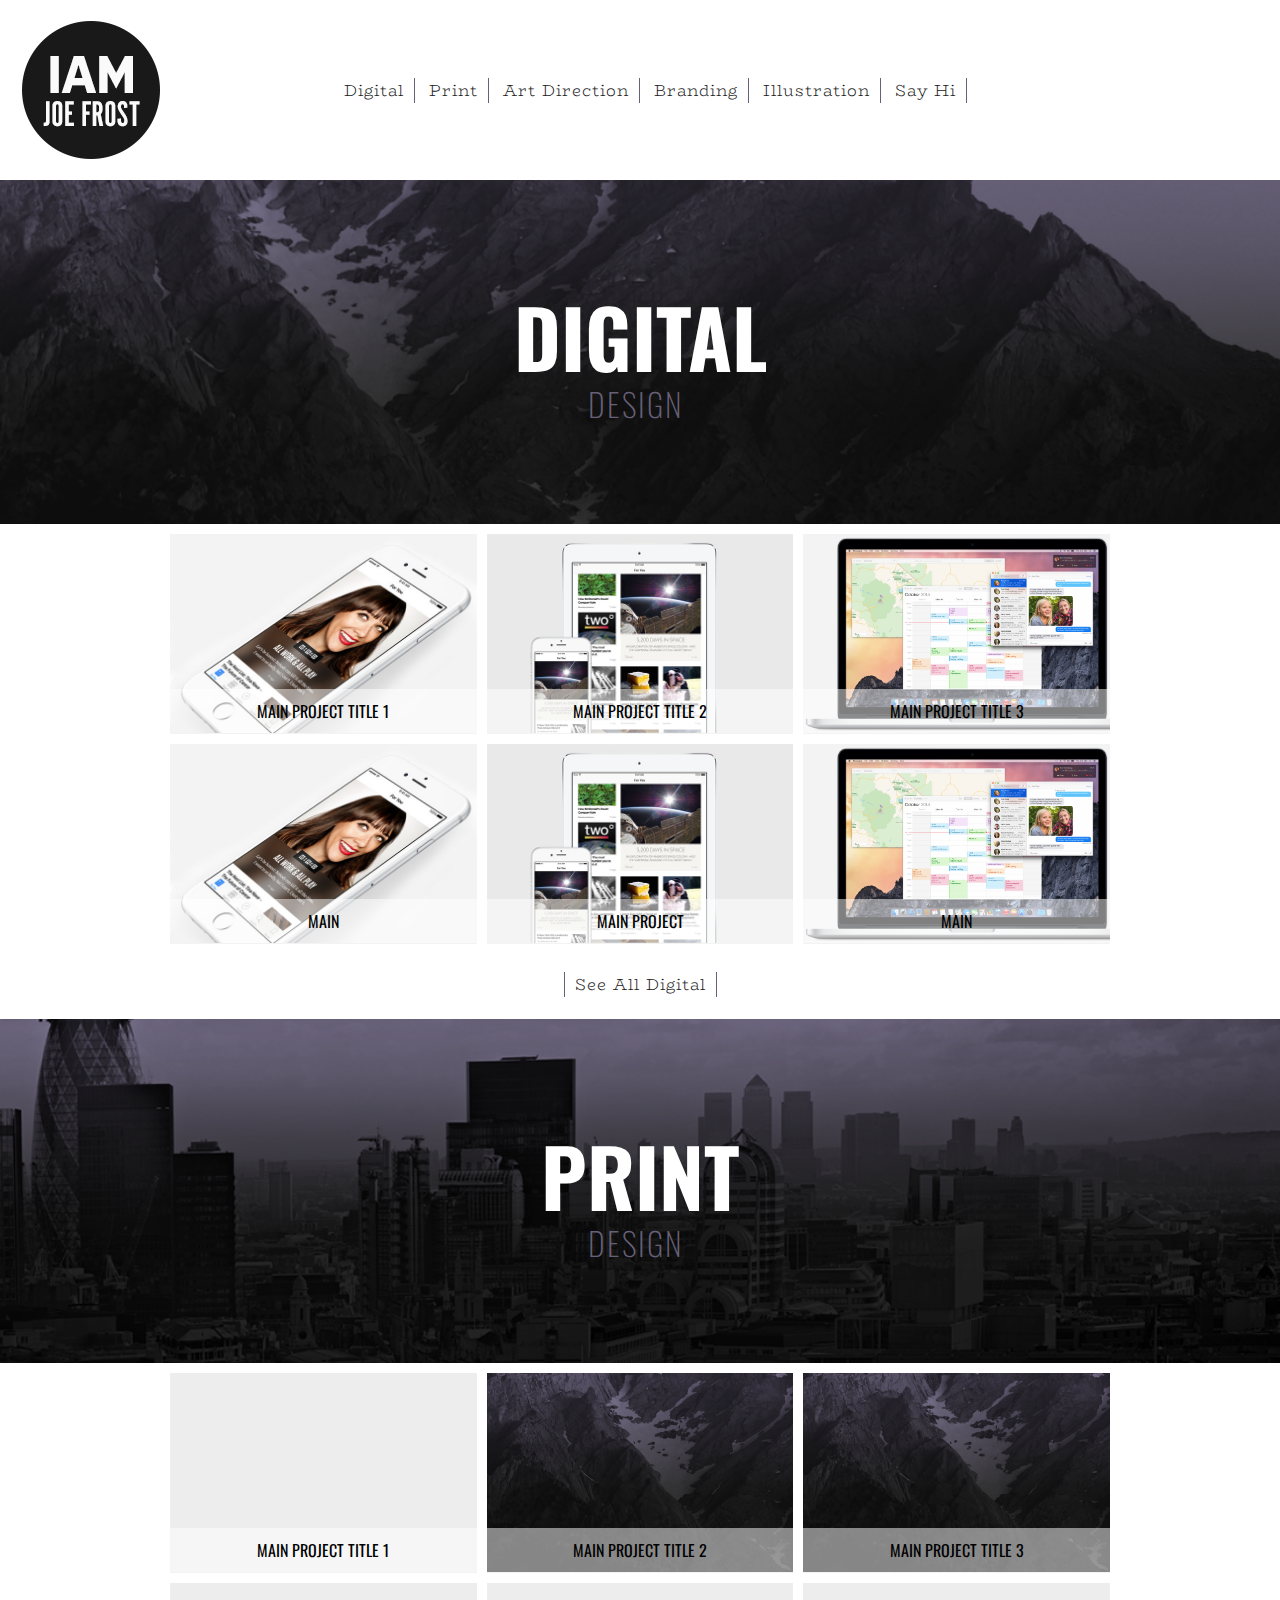
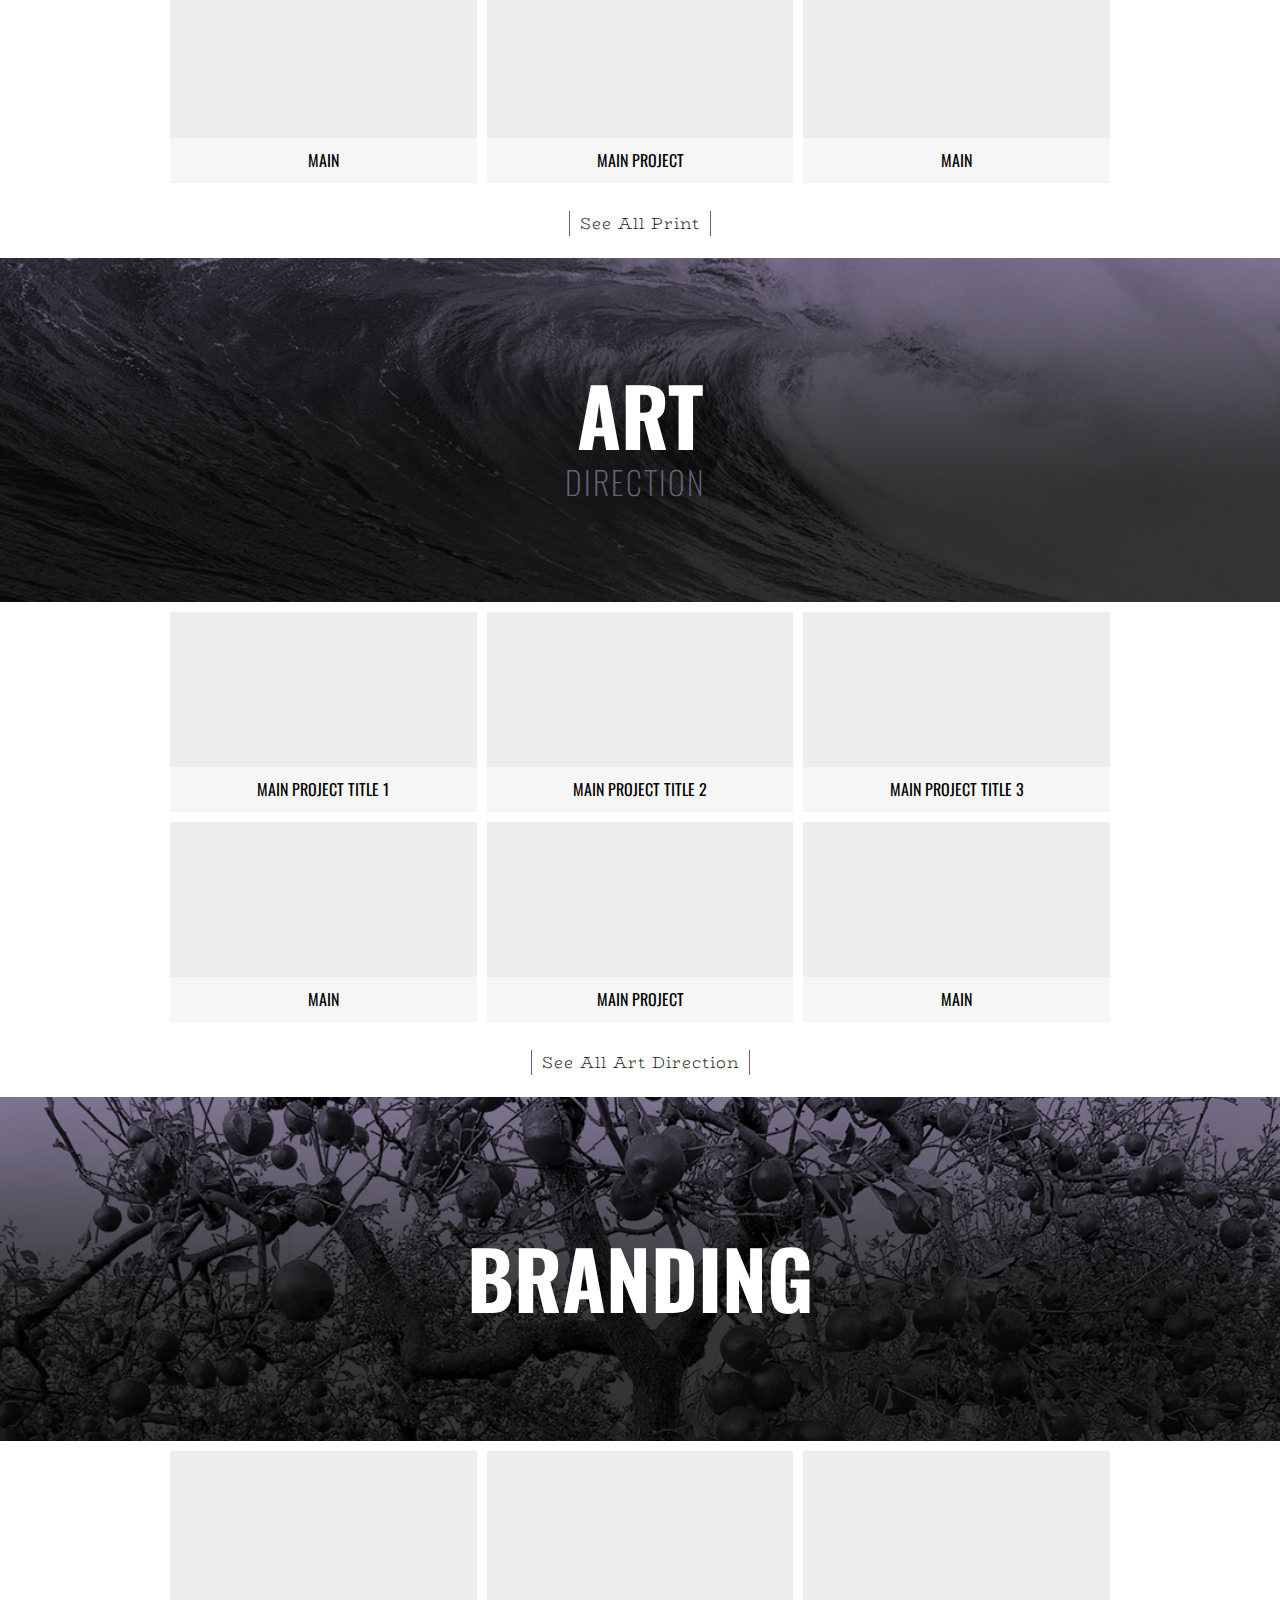
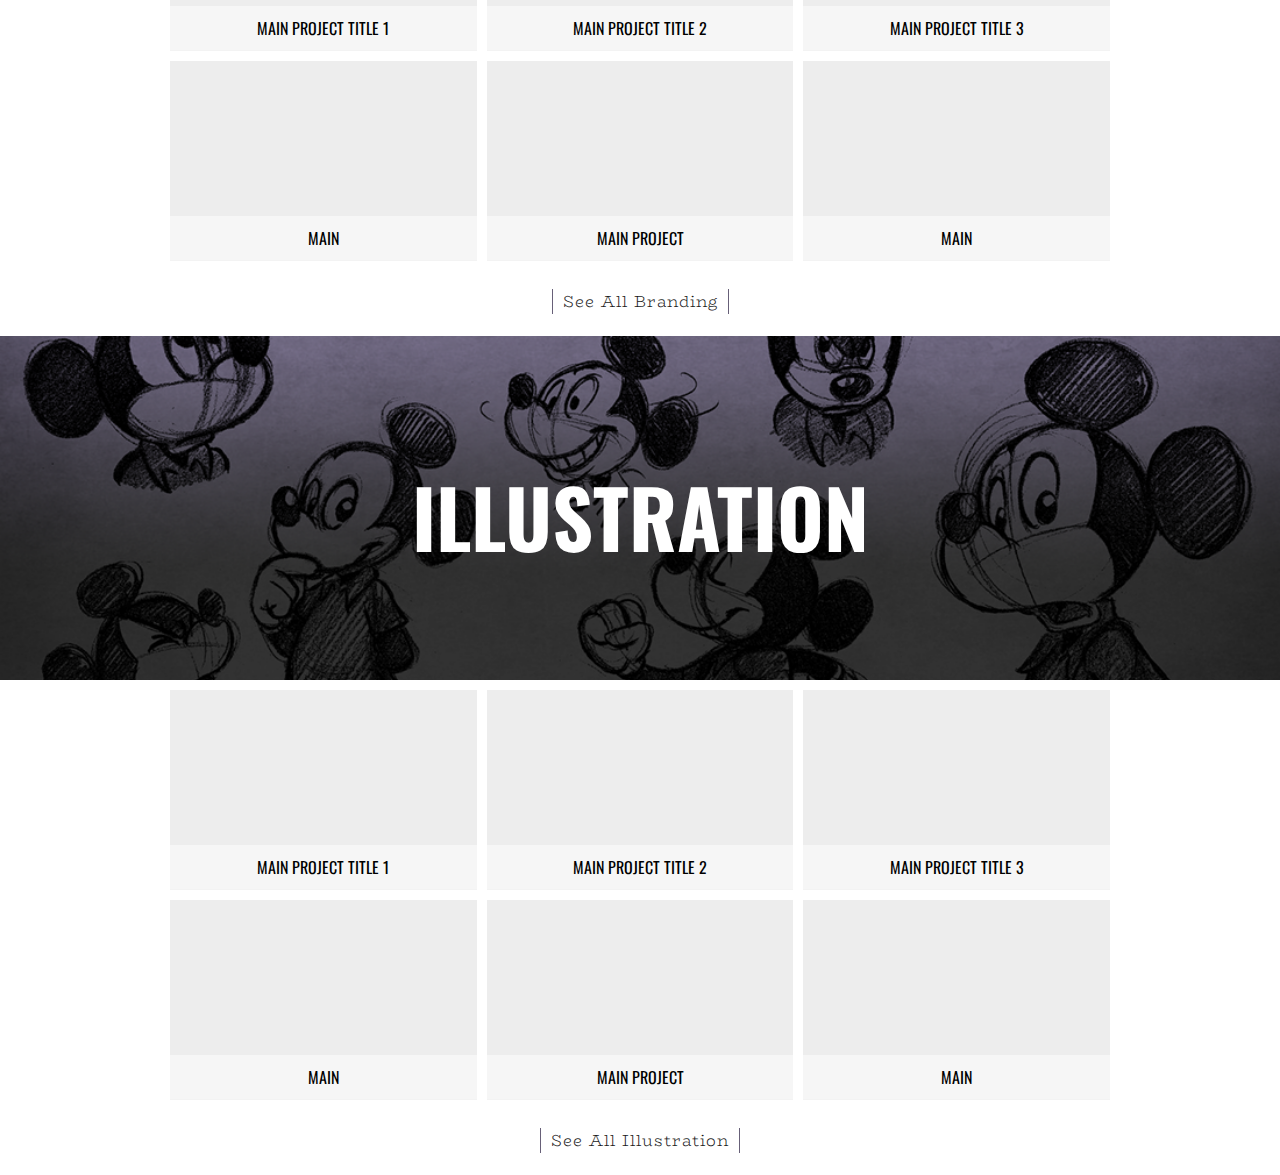
==== commit 1a116d9f: "tuesday" ====
--- a/index.html
+++ b/index.html
@@ -260,7 +260,7 @@
         <!-- BRANDING SECTION ENDS-->
 
         <!-- ILLUSTRATION STARTS-->
-        <div class="hero hero4">
+        <div class="hero hero5">
             <div class="hero_title">
                 <h1>Illustration</h1>
                 <!-- <h2>direction</h2> -->
--- a/styles/styles.css
+++ b/styles/styles.css
@@ -1,194 +1,191 @@
-/*font-family: 'Open Sans', sans-serif;*/
-
-* {
-    box-sizing: border-box;
-}
-a {
-    text-decoration: none;
-}
-body {
-    margin: 0px;
-}
-h1 {
-    font-family: 'Oswald', sans-serif;
-    text-transform: uppercase;
-    font-size: 5em;
-    margin-top: 0;
-    margin-bottom: -15px;
-    text-align: center;
-}
-h2 {
-    margin-top: 0;
-    font-size: 2em;
-    margin-bottom: 0px;
-    font-family: 'Oswald', sans-serif;
-    text-transform: uppercase;
-    font-weight: 200;
-    letter-spacing: 2px;
-    text-align: center;
-    margin-left: -10px;
-    color: #676078;
-}
-.h3 {
-    font-family: 'Oswald', sans-serif;
-    text-transform: uppercase;
-}
-.masthead {
-    display: flex;
-    flex-direction: row;
-    height: 180px;
-    background-color: white;
-    align-items: center;
-    padding-left: 20px;
-    padding-right: 20px;
-    justify-content: center;
-}
-nav {
-    display: flex;
-    flex-direction: row;
-    align-items: center;
-    padding-left: 20px;
-}
-ul {
-    padding-left: 0px;
-}
-li {
-    display: inline-block;
-}
-.logo {
-    position: absolute;
-    left: 20px;
-    top: 20px;
-}
-nav a {
-    color: #191919;
-    letter-spacing: 1px;
-    text-decoration: none;
-    padding-right: 10px;
-    padding-left: 10px;
-    border-right: 1px solid #676078;
-    font-family: 'BioRhyme', serif;
-    font-weight: 300;
-}
-a:hover {
-    /*transform: scale(1.2);*/
-    transition-duration: 1s;
-    color: #676078;
-}
-.burger {
-    width: 60px;
-    height: 60px;
-    border-radius: 30px;
-    background-color: #191919;
-    align-self: flex-end;
-    display: none;
-    /*position: fixed;*/
-}
-.hero {
-    display: flex;
-    flex-direction: row;
-    align-self: stretch;
-    height: 344px;
-    background-color: #191919;
-    align-items: center;
-    justify-content: center;
-}
-
-/*STICKY HERO */
-/*
+    /*font-family: 'Open Sans', sans-serif;*/
+
+    * {
+        box-sizing: border-box;
+    }
+    a {
+        text-decoration: none;
+    }
+    body {
+        margin: 0px;
+    }
+    h1 {
+        font-family: 'Oswald', sans-serif;
+        text-transform: uppercase;
+        font-size: 5em;
+        margin-top: 0;
+        margin-bottom: -15px;
+        text-align: center;
+    }
+    h2 {
+        margin-top: 0;
+        font-size: 2em;
+        margin-bottom: 0px;
+        font-family: 'Oswald', sans-serif;
+        text-transform: uppercase;
+        font-weight: 200;
+        letter-spacing: 2px;
+        text-align: center;
+        margin-left: -10px;
+        color: #676078;
+    }
+    .h3 {
+        font-family: 'Oswald', sans-serif;
+        text-transform: uppercase;
+    }
+    .masthead {
+        display: flex;
+        flex-direction: row;
+        height: 180px;
+        background-color: white;
+        align-items: center;
+        padding-left: 20px;
+        padding-right: 20px;
+        justify-content: center;
+    }
+    nav {
+        display: flex;
+        flex-direction: row;
+        align-items: center;
+        padding-left: 20px;
+    }
+    ul {
+        padding-left: 0px;
+    }
+    li {
+        display: inline-block;
+    }
+    .logo {
+        position: absolute;
+        left: 20px;
+        top: 20px;
+    }
+    nav a {
+        color: #191919;
+        letter-spacing: 1px;
+        text-decoration: none;
+        padding-right: 10px;
+        padding-left: 10px;
+        border-right: 1px solid #676078;
+        font-family: 'BioRhyme', serif;
+        font-weight: 300;
+    }
+    a:hover {
+        /*transform: scale(1.2);*/
+        transition-duration: 1s;
+        color: #676078;
+    }
+    .burger {
+        width: 60px;
+        height: 60px;
+        border-radius: 30px;
+        background-color: #191919;
+        align-self: flex-end;
+        display: none;
+        /*position: fixed;*/
+    }
+    .hero {
+        display: flex;
+        flex-direction: row;
+        align-self: stretch;
+        height: 344px;
+        background-color: #191919;
+        align-items: center;
+        justify-content: center;
+    }
+    /*STICKY HERO */
+    /*
 div.hero {
     position: -webkit-sticky;
     position: sticky;
     top: 0;
 }*/
-.hero1 {
-    background-image: url(./../images/hero_1.png);
-    background-size: cover;
-    background-position: center;
-}
-.hero_title {
-    color: #fff;
-}
-
-
-.examples {
-    width: 960px;
-    display: flex;
-    flex-direction: row;
-    margin: auto;
-    padding: 20px;
-    background-color: red;
-    height: 300px;
-    align-items: top center;
-    justify-content: center;
-}
-section {
-    display: flex;
-    justify-content: center;
-    padding-left: 5px;
-    padding-right: 5px;
-    padding-top: 5px;
-    flex-flow: row wrap;
-    max-width: 960px;
-    background-image: url(./../images/tile.png);
-    background-size: cover;
-}
-.responsive {
-    width: 100%;
-}
-main {
-    display: flex;
-    flex-flow: column;
-    justify-content: center;
-    align-items: center;
-}
-.container {
-    width: 80%;
-    margin: auto;
-}
-.row {
-    /*outline: 5px solid red;*/
-    overflow: auto;
-}
-.column {
-    padding: 5px;
-    width: 33.333%;
-    text-align: center;
-}
-div.content {
-    display: flex;
-    flex-direction: row;
-    justify-content: center;
-    width: 100%;
-    /*padding: 50px 80px;*/
-    position: relative;
-}
-aside {
-    padding: 10px;
-    /*width: 80%;*/
-    /*max-width: 900px;*/
-    margin: auto;
-    margin-left: 15%;
-    margin-right: 15%;
-    /*align-items: center;*/
-}
-.p_title {
-    background-color: rgba(255, 255, 255, 0.5);
-    /*padding: 10px;*/
-    font-family: 'Oswald', sans-serif;
-    text-transform: uppercase;
-    /*text-align: center;*/
-    /*vertical-align: middle;*/
-    width: 100%;
-    align-self: baseline;
-    padding: 10px;
-    border-bottom: 1px solid #f3f3f3;
-    position: absolute;
-    left: 0;
-    bottom: 0;
-}
-
-/*.project_container{
+
+    .hero1 {
+        background-image: url(./../images/hero_1.png);
+        background-size: cover;
+        background-position: center;
+    }
+    .hero_title {
+        color: #fff;
+    }
+    .examples {
+        width: 960px;
+        display: flex;
+        flex-direction: row;
+        margin: auto;
+        padding: 20px;
+        background-color: red;
+        height: 300px;
+        align-items: top center;
+        justify-content: center;
+    }
+    section {
+        display: flex;
+        justify-content: center;
+        padding-left: 5px;
+        padding-right: 5px;
+        padding-top: 5px;
+        flex-flow: row wrap;
+        max-width: 960px;
+        background-image: url(./../images/tile.png);
+        background-size: cover;
+    }
+    .responsive {
+        width: 100%;
+    }
+    main {
+        display: flex;
+        flex-flow: column;
+        justify-content: center;
+        align-items: center;
+    }
+    .container {
+        width: 80%;
+        margin: auto;
+    }
+    .row {
+        /*outline: 5px solid red;*/
+        overflow: auto;
+    }
+    .column {
+        padding: 5px;
+        width: 33.333%;
+        text-align: center;
+    }
+    div.content {
+        display: flex;
+        flex-direction: row;
+        justify-content: center;
+        width: 100%;
+        /*padding: 50px 80px;*/
+        position: relative;
+    }
+    aside {
+        padding: 10px;
+        /*width: 80%;*/
+        /*max-width: 900px;*/
+        margin: auto;
+        margin-left: 15%;
+        margin-right: 15%;
+        /*align-items: center;*/
+    }
+    .p_title {
+        background-color: rgba(255, 255, 255, 0.5);
+        /*padding: 10px;*/
+        font-family: 'Oswald', sans-serif;
+        text-transform: uppercase;
+        /*text-align: center;*/
+        /*vertical-align: middle;*/
+        width: 100%;
+        align-self: baseline;
+        padding: 10px;
+        border-bottom: 1px solid #f3f3f3;
+        position: absolute;
+        left: 0;
+        bottom: 0;
+    }
+    /*.project_container{
     display: flex;
     max-width: 900px;
     flex-direction: row;
@@ -197,248 +194,266 @@
 margin: auto;
 }*/
 
-div.p_title_article {
-    display: block;
-    width: 100%;
-    /*padding: 10px 20px 0px 20px;*/
-    font-size: 1.8em;
-    font-family: 'Oswald', sans-serif;
-    text-transform: uppercase;
-    text-align: left;
-    vertical-align: middle;
-}
-p {
-    border-top: 1px solid #ededed;
-    border-bottom: 1px solid #ededed;
-    padding-top: 20px;
-    padding-bottom: 20px;
-    font-family: 'BioRhyme', serif;
-    font-weight: 300;
-    font-size: 0.9em;
-    width: 100%;
-    display: block;
-}
-.bullet {
-    color: #676078;
-    font-weight: 800;
-}
-.work_example {
-    width: 100%;
-}
-.caption {
-    width: 100%;
-    background-color: #f7f7f7;
-    color: #191919;
-    padding: 10px 20px;
-    margin-top: -5px;
-    font-family: 'BioRhyme', serif;
-    font-weight: 400;
-    font-size: 0.7em;
-    margin-bottom: 15px;
-}
-
-/*P_TITLE ROLLOVER ANIMATION*/
-
-.column a {
-    color: black;
-}
-.column a:hover .p_title {
-    transition-duration: 1s;
-    background-color: rgba(255, 255, 255, 0.9);
-}
-
-/*DIGITAL WORK EXAMPLES*/
-
-.d1 {
-    background-image: url(./../images/dummy.jpg);
-    background-size: cover;
-}
-.d2 {
-    background-image: url(./../images/dummy2.png);
-    background-size: cover;
-}
-.d3 {
-    background-image: url(./../images/dummy3.png);
-    background-size: cover;
-}
-.see_all_container {
-    display: flex;
-    flex-direction: row;
-    height: 70px;
-    background-color: white;
-    align-items: center;
-    padding-left: 20px;
-    padding-right: 20px;
-    justify-content: center;
-}
-.see_all_container a {
-    color: #191919;
-    letter-spacing: 1px;
-    text-decoration: none;
-    text-align: center;
-    border-left: 1px solid #676078;
-    border-right: 1px solid #676078;
-    padding: 0px 10px;
-    font-family: 'BioRhyme', serif;
-    font-weight: 300;
-}
-
-/*PRINT SECTION*/
-
-.hero2 {
-    background-image: url(./../images/hero_2.png);
-    background-size: cover;
-    background-position: center;
-}
-.p1 {
-    background-image: url(./../images/dummy.png);
-    background-size: cover;
-}
-.p2 {
-    background-image: url(./../images/hero_1.png);
-    background-size: cover;
-}
-.p3 {
-    background-image: url(./../images/hero_1.png);
-    background-size: cover;
-}
-
-/*DIGITAL PAGE*/
-
-.digital_top {
-    background-color: #191919;
-    align-self: stretch;
-}
-.section_title {
-    font-size: 1.8em;
-    padding-top: 10px;
-    padding-bottom: 10px;
-    margin-bottom: 5px;
-    font-weight: 400;
-}
-.design_tag {
-    color: #676078;
-    font-weight: 200;
-    font-size: 1.1em;
-}
-
-/*RESPONSIVE ELEMENTS*/
-
-.responsive .row {
-    max-width: 960px;
-    justify-content: center;
-}
-.responsive .content {
-    background-color: #ededed;
-    min-height: 200px;
-    /*padding: 50px;*/
-}
-.fluid .relative .content {
-    padding: 30%;
-}
-
-/*.static .content {}
+    div.p_title_article {
+        display: block;
+        width: 100%;
+        /*padding: 10px 20px 0px 20px;*/
+        font-size: 1.8em;
+        font-family: 'Oswald', sans-serif;
+        text-transform: uppercase;
+        text-align: left;
+        vertical-align: middle;
+    }
+    p {
+        border-top: 1px solid #ededed;
+        border-bottom: 1px solid #ededed;
+        padding-top: 20px;
+        padding-bottom: 20px;
+        font-family: 'BioRhyme', serif;
+        font-weight: 300;
+        font-size: 0.9em;
+        width: 100%;
+        display: block;
+    }
+    .bullet {
+        color: #676078;
+        font-weight: 800;
+    }
+    .work_example {
+        width: 100%;
+    }
+    .caption {
+        width: 100%;
+        background-color: #f7f7f7;
+        color: #191919;
+        padding: 10px 20px;
+        margin-top: -5px;
+        font-family: 'BioRhyme', serif;
+        font-weight: 400;
+        font-size: 0.7em;
+        margin-bottom: 15px;
+    }
+    /*P_TITLE ROLLOVER ANIMATION*/
+
+    .column a {
+        color: black;
+    }
+    .column a:hover .p_title {
+        transition-duration: 1s;
+        background-color: rgba(255, 255, 255, 0.9);
+    }
+    /*DIGITAL WORK EXAMPLES*/
+
+    .d1 {
+        background-image: url(./../images/dummy.jpg);
+        background-size: cover;
+    }
+    .d2 {
+        background-image: url(./../images/dummy2.png);
+        background-size: cover;
+    }
+    .d3 {
+        background-image: url(./../images/dummy3.png);
+        background-size: cover;
+    }
+    .see_all_container {
+        display: flex;
+        flex-direction: row;
+        height: 70px;
+        background-color: white;
+        align-items: center;
+        padding-left: 20px;
+        padding-right: 20px;
+        justify-content: center;
+    }
+    .see_all_container a {
+        color: #191919;
+        letter-spacing: 1px;
+        text-decoration: none;
+        text-align: center;
+        border-left: 1px solid #676078;
+        border-right: 1px solid #676078;
+        padding: 0px 10px;
+        font-family: 'BioRhyme', serif;
+        font-weight: 300;
+    }
+    /*PRINT SECTION*/
+
+    .hero2 {
+        background-image: url(./../images/hero_2.png);
+        background-size: cover;
+        background-position: center;
+    }
+    .p1 {
+        background-image: url(./../images/dummy.png);
+        background-size: cover;
+    }
+    .p2 {
+        background-image: url(./../images/hero_1.png);
+        background-size: cover;
+    }
+    .p3 {
+        background-image: url(./../images/hero_1.png);
+        background-size: cover;
+    }
+    /*DIGITAL PAGE*/
+
+    .digital_top {
+        background-color: #191919;
+        align-self: stretch;
+    }
+    .section_title {
+        font-size: 1.8em;
+        padding-top: 10px;
+        padding-bottom: 10px;
+        margin-bottom: 5px;
+        font-weight: 400;
+    }
+    .design_tag {
+        color: #676078;
+        font-weight: 200;
+        font-size: 1.1em;
+    }
+
+    /*ART DIRECTION PAGE*/
+
+    .hero3 {
+        background-image: url(./../images/hero_3.png);
+        background-size: cover;
+        background-position: center;
+    }
+
+    /*BRANDING PAGE*/
+
+    .hero4 {
+        background-image: url(./../images/hero_4.png);
+        background-size: cover;
+        background-position: center;
+    }
+
+        /*ILLUSTRATION PAGE*/
+
+        .hero5 {
+            background-image: url(./../images/hero_5.png);
+            background-size: cover;
+            background-position: center;
+        }
+
+    /*RESPONSIVE ELEMENTS*/
+
+    .responsive .row {
+        max-width: 960px;
+        justify-content: center;
+    }
+    .responsive .content {
+        background-color: #ededed;
+        min-height: 200px;
+        /*padding: 50px;*/
+    }
+    .fluid .relative .content {
+        padding: 30%;
+    }
+    /*.static .content {}
 @media screen and (max-width: 1100px) {
     .responsive .column {
         width: 50%;
     }*/
-
-
-/*}*/
-
-
-/*OVERLAY MENU*/
-
-button {
-    background-color: transparent;
-    border: 0;
-}
-.overlay {
-    background: rgba(0, 0, 0, 0.9);
-    opacity: 0;
-    display: flex;
-    position: fixed;
-    top: 0;
-    left: 0;
-    height: 100%;
-    width: 100%;
-    flex-direction: column;
-    justify-content: center;
-    align-items: center;
-    transition: opacity 0.24s;
-    visibility: hidden;
-}
-.overlay-close {
-    position: absolute;
-    top: 15px;
-    right: 15px;
-    color: white;
-    /*font-size: 32px;*/
-}
-nav.overlay a {
-    color: white;
-    font-size: 28px;
-    padding: 16px 0;
-    border-right: 0px;
-    border-bottom: 1px solid white;
-}
-.overlay--active {
-    opacity: 1;
-    visibility: visible;
-}
-@media screen and (max-width: 759px) {
-    .responsive .column {
-        width: 100%;
-    }
-}
-@media screen and (max-width: 928px) {
-    nav {
-        display: none;
-    }
-    .logo {
-        flex: 1;
-        position: static;
-    }
-    .burger {
-        display: block;
-        /*flex-grow: 2 */
-    }
-}
-
-/*THIS IS ARTICLE RESPONSIVE STUFF*/
-
-@media screen and (max-width: 769px) {
-    aside {
-        margin: 0px;
-        padding: 0px;
-    }
-}
-@media screen and (max-width: 769px) {
-    div.p_title_article {
-        margin-top: 15px;
-        margin-left: 10%;
-        margin-right: 10%;
-    }
-}
-@media screen and (max-width: 769px) {
-    p {
-        margin-top: 15px;
-        padding-left: 10%;
-        padding-right: 10%;
-    }
-}
-@media screen and (max-width: 769px) {
-    img {
-        margin-left: 0;
-        margin-right: 0;
-    }
-}
-
-/*THIS IS THE CAPTION */
-
-@media screen and (max-width: 769px) {
-    .caption {
-        padding-left: 10%;
-        padding-right: 10%;
-    }
-}
+    /*}*/
+    /*OVERLAY MENU*/
+
+    button {
+        background-color: transparent;
+        border: 0;
+    }
+    .overlay {
+        background: rgba(0, 0, 0, 0.9);
+        opacity: 0;
+        display: flex;
+        position: fixed;
+        top: 0;
+        left: 0;
+        height: 100%;
+        width: 100%;
+        flex-direction: column;
+        justify-content: center;
+        align-items: center;
+        transition: opacity 0.24s;
+        visibility: hidden;
+    }
+    .overlay-close {
+        position: absolute;
+        top: 15px;
+        right: 15px;
+        color: white;
+        /*font-size: 32px;*/
+    }
+    nav.overlay a {
+        color: white;
+        font-size: 28px;
+        padding: 16px 0;
+        border-right: 0px;
+        border-bottom: 1px solid white;
+    }
+    .overlay--active {
+        opacity: 1;
+        visibility: visible;
+    }
+    @media screen and (max-width: 759px) {
+        .responsive .column {
+            width: 100%;
+        }
+    }
+    @media screen and (max-width: 759px) {
+        h1 {
+            font-size: 4em;
+        }
+    }
+    @media screen and (max-width: 928px) {
+        nav {
+            display: none;
+        }
+        .logo {
+            flex: 1;
+            position: static;
+        }
+        .burger {
+            display: block;
+            /*flex-grow: 2 */
+        }
+    }
+    /*THIS IS ARTICLE RESPONSIVE STUFF*/
+
+    @media screen and (max-width: 769px) {
+        aside {
+            margin: 0px;
+            padding: 0px;
+        }
+    }
+    @media screen and (max-width: 769px) {
+        div.p_title_article {
+            margin-top: 15px;
+            margin-left: 10%;
+            margin-right: 10%;
+        }
+    }
+    @media screen and (max-width: 769px) {
+        p {
+            margin-top: 15px;
+            padding-left: 10%;
+            padding-right: 10%;
+        }
+    }
+    @media screen and (max-width: 769px) {
+        img {
+            margin-left: 0;
+            margin-right: 0;
+        }
+    }
+    /*THIS IS THE CAPTION */
+
+    @media screen and (max-width: 769px) {
+        .caption {
+            padding-left: 10%;
+            padding-right: 10%;
+        }
+    }
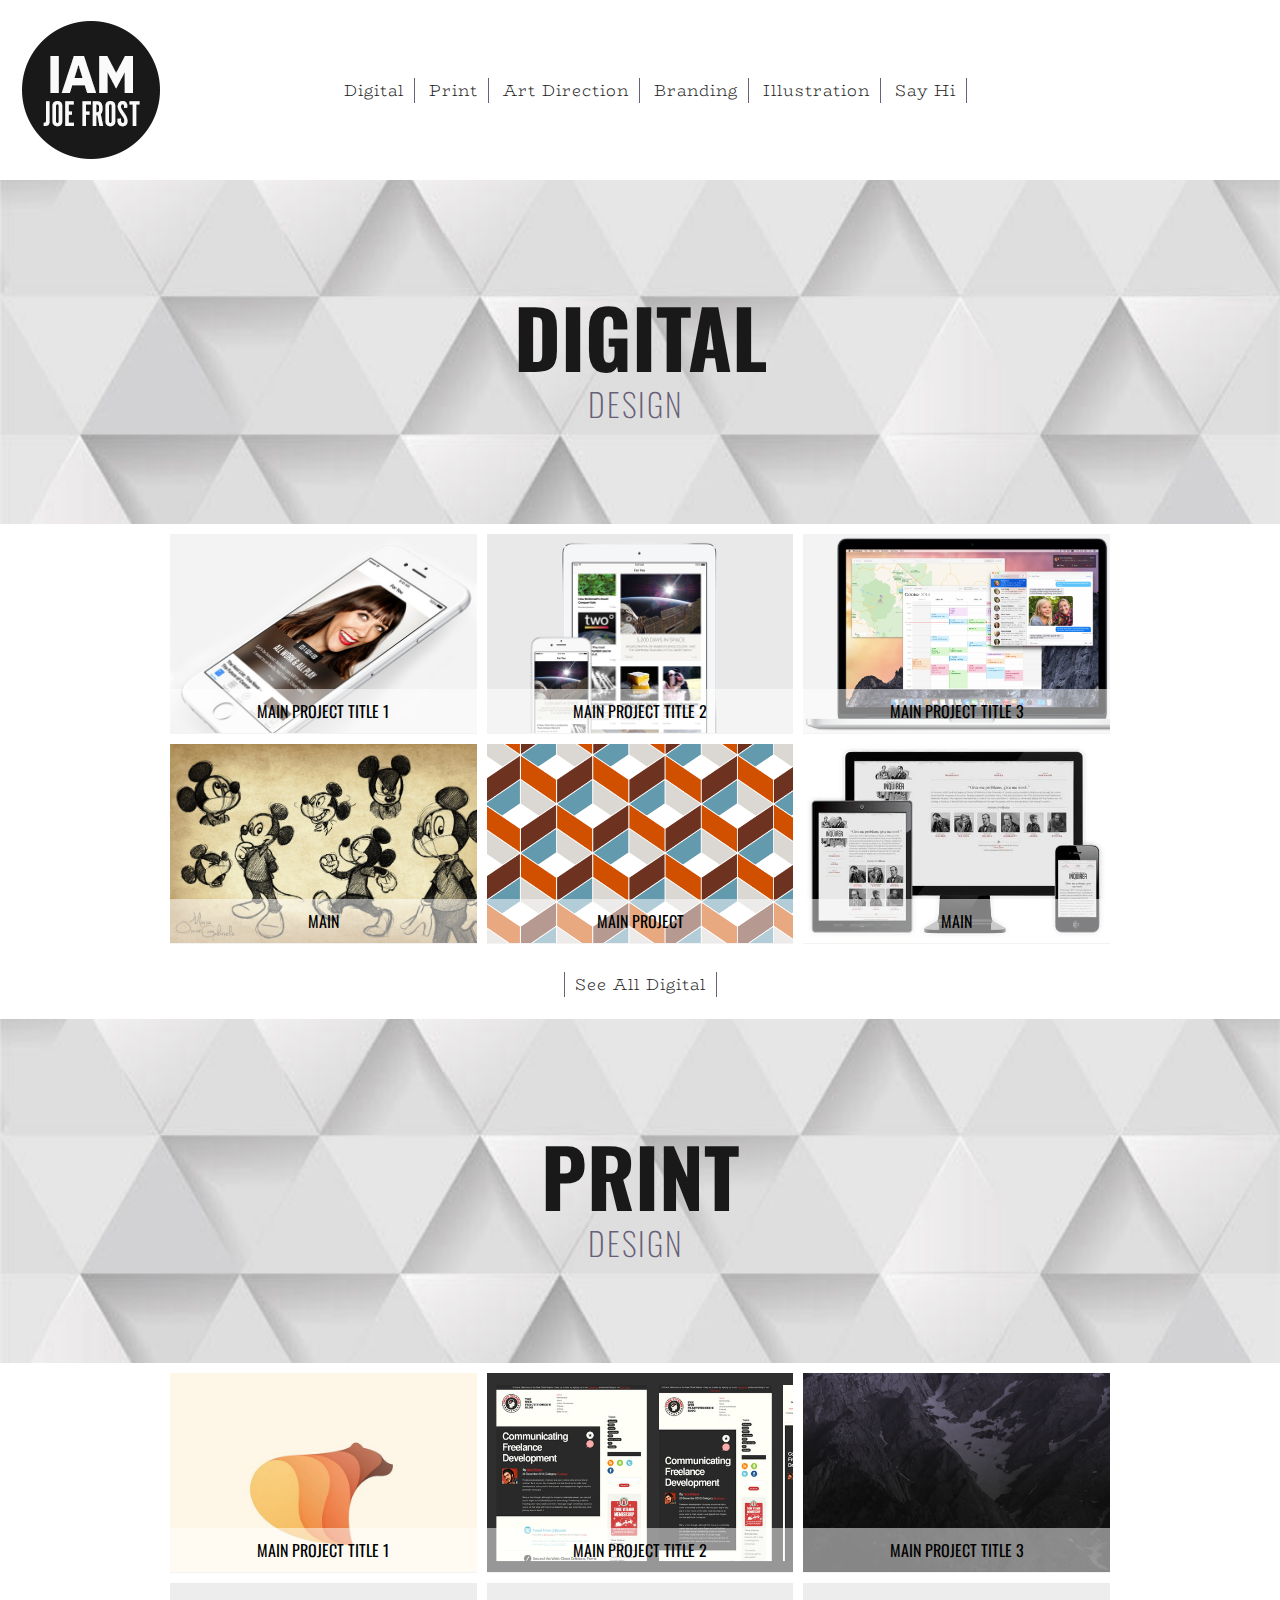
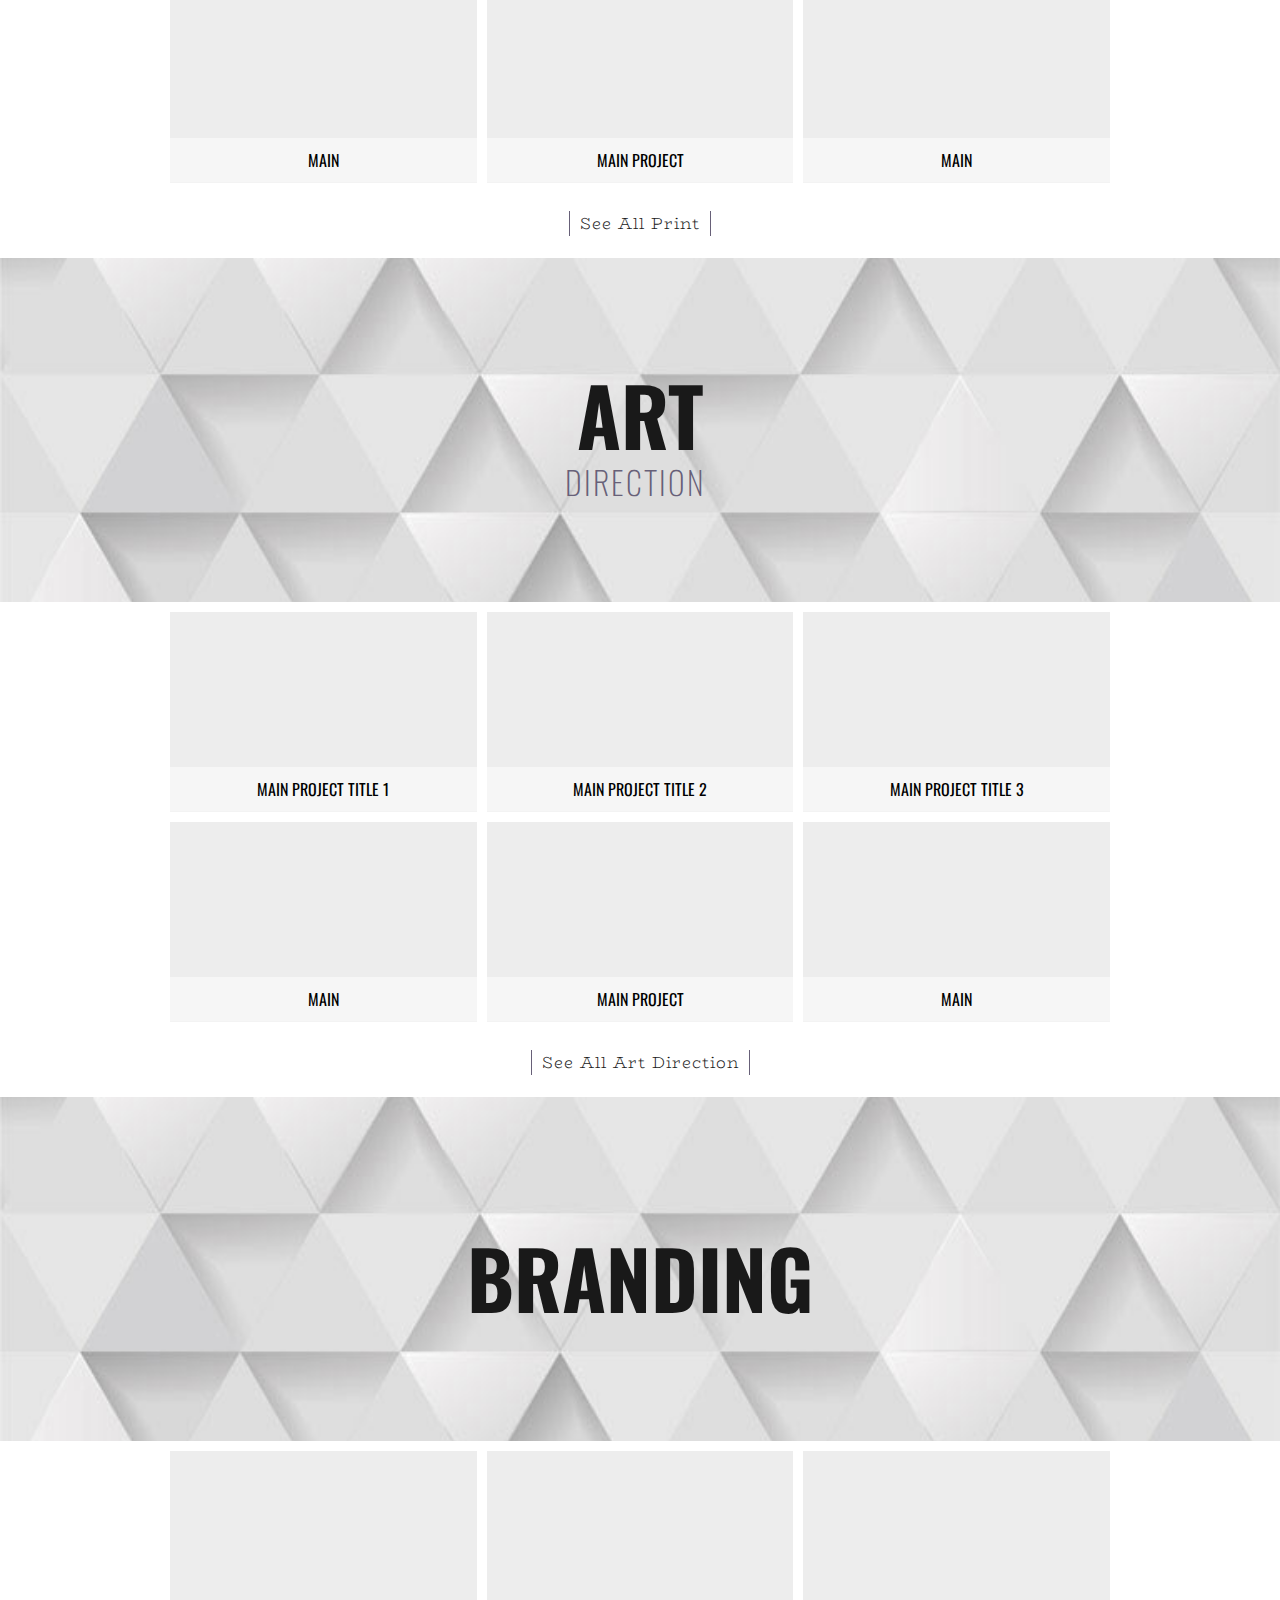
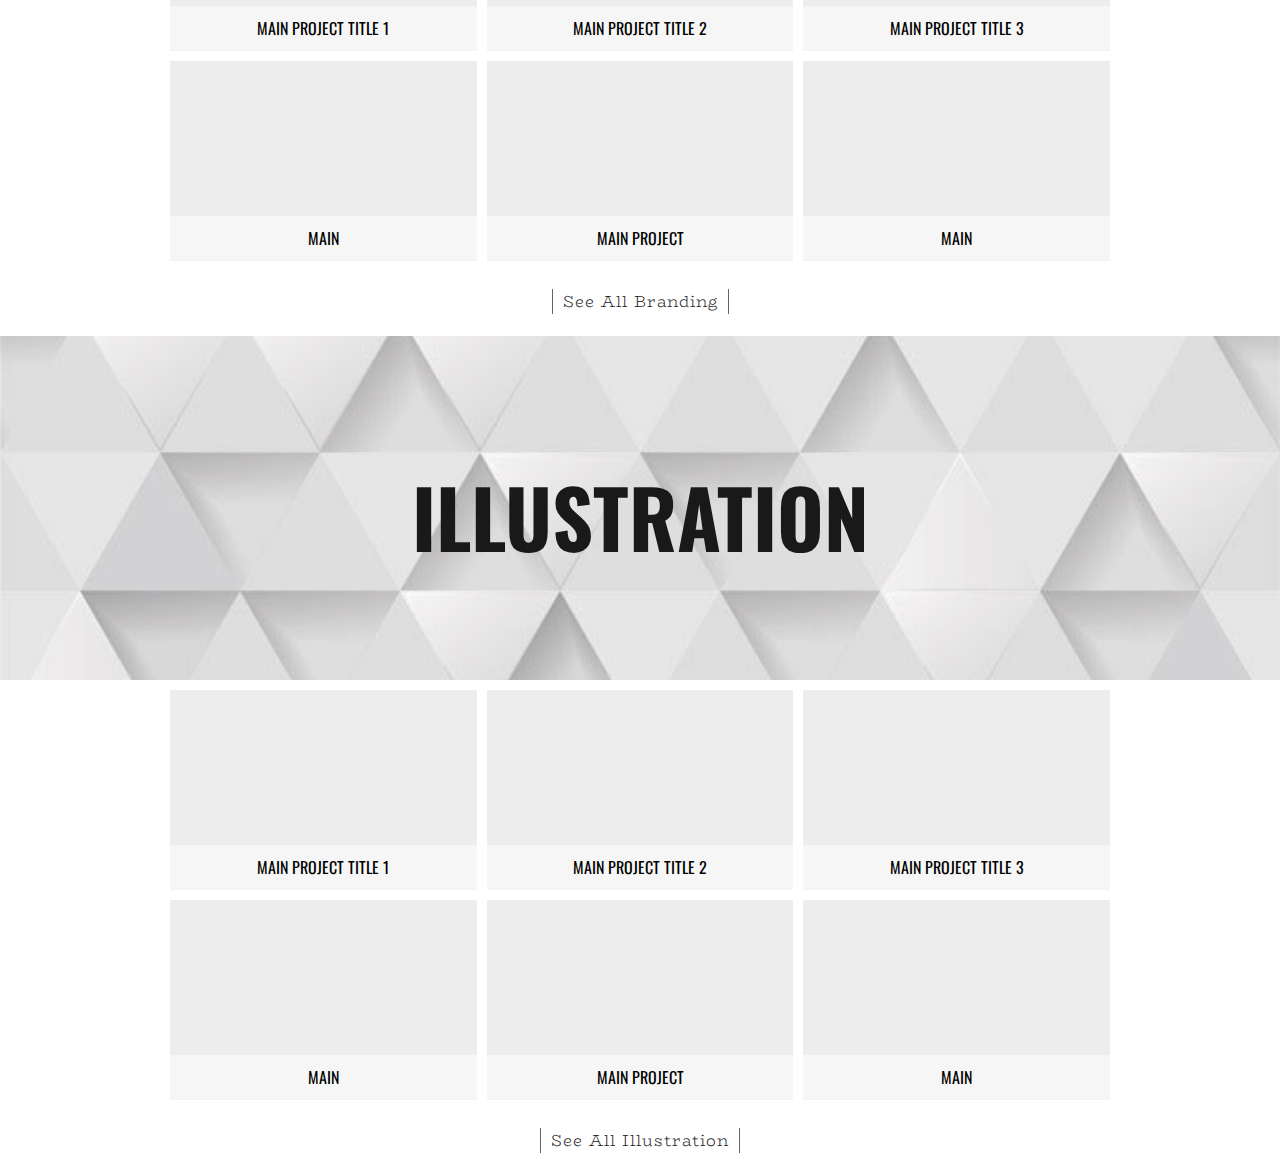
==== commit 770f4670: "new heros" ====
--- a/index.html
+++ b/index.html
@@ -30,9 +30,9 @@
                 <ul>
                     <li><a href="./digital.html">Digital</a></li>
                     <li><a href="./print.html">Print</a></li>
-                    <li><a href=".artdirection.html">Art Direction</a></li>
-                    <li><a href=".branding.html">Branding</a></li>
-                    <li><a href=".illstration.html">Illustration</a></li>
+                    <li><a href="./artdirection.html">Art Direction</a></li>
+                    <li><a href="./branding.html">Branding</a></li>
+                    <li><a href="./illustration.html">Illustration</a></li>
                     <li><a href="mailto:iamjofrost@gmail.com?Subject=iamjoefrost%20Enquiry">Say Hi</a></li>
                 </ul>
             </nav>
@@ -72,19 +72,19 @@
                 </div>
                 <div class="column">
                     <a href="./digital_project_1.html">
-                        <div class="content d1"><span class="p_title">Main</span></div>
-                    </a>
-                </div>
-                <div class="column">
-                    <a href="#">
-                        <div class="content d2">
-                            <span class="p_title">Main Project</span>
-                        </div>
-                    </a>
-                </div>
-                <div class="column">
-                    <a href="#">
-                        <div class="content d3"><span class="p_title">Main</span></div>
+                        <div class="content d4"><span class="p_title">Main</span></div>
+                    </a>
+                </div>
+                <div class="column">
+                    <a href="#">
+                        <div class="content d5">
+                            <span class="p_title">Main Project</span>
+                        </div>
+                    </a>
+                </div>
+                <div class="column">
+                    <a href="#">
+                        <div class="content d6"><span class="p_title">Main</span></div>
                     </a>
                 </div>
         </section>
--- a/styles/styles.css
+++ b/styles/styles.css
@@ -16,6 +16,7 @@
         margin-top: 0;
         margin-bottom: -15px;
         text-align: center;
+        color: #191919;
     }
     h2 {
         margin-top: 0;
@@ -102,7 +103,7 @@
 }*/
 
     .hero1 {
-        background-image: url(./../images/hero_1.png);
+        background-image: url(./../images/dummys/triangles.jpg);
         background-size: cover;
         background-position: center;
     }
@@ -254,6 +255,18 @@
     }
     .d3 {
         background-image: url(./../images/dummy3.png);
+        background-size: cover;
+    }
+    .d4 {
+        background-image: url(./../images/dummys/a.jpg);
+        background-size: cover;
+    }
+    .d5 {
+        background-image: url(./../images/dummys/b.png);
+        background-size: cover;
+    }
+    .d6 {
+        background-image: url(./../images/dummys/c.jpg);
         background-size: cover;
     }
     .see_all_container {
@@ -280,16 +293,16 @@
     /*PRINT SECTION*/
 
     .hero2 {
-        background-image: url(./../images/hero_2.png);
+        background-image: url(./../images/dummys/triangles.jpg);
         background-size: cover;
         background-position: center;
     }
     .p1 {
-        background-image: url(./../images/dummy.png);
+        background-image: url(./../images/dummys/e.jpg);
         background-size: cover;
     }
     .p2 {
-        background-image: url(./../images/hero_1.png);
+        background-image: url(./../images/dummys/f.jpg);
         background-size: cover;
     }
     .p3 {
@@ -301,6 +314,7 @@
     .digital_top {
         background-color: #191919;
         align-self: stretch;
+        height: 70px;
     }
     .section_title {
         font-size: 1.8em;
@@ -318,7 +332,7 @@
     /*ART DIRECTION PAGE*/
 
     .hero3 {
-        background-image: url(./../images/hero_3.png);
+        background-image: url(./../images/dummys/triangles.jpg);
         background-size: cover;
         background-position: center;
     }
@@ -326,7 +340,7 @@
     /*BRANDING PAGE*/
 
     .hero4 {
-        background-image: url(./../images/hero_4.png);
+        background-image: url(./../images/dummys/triangles.jpg);
         background-size: cover;
         background-position: center;
     }
@@ -334,7 +348,7 @@
         /*ILLUSTRATION PAGE*/
 
         .hero5 {
-            background-image: url(./../images/hero_5.png);
+            background-image: url(./../images/dummys/triangles.jpg);
             background-size: cover;
             background-position: center;
         }
@@ -405,7 +419,7 @@
     }
     @media screen and (max-width: 759px) {
         h1 {
-            font-size: 4em;
+            font-size: 3em;
         }
     }
     @media screen and (max-width: 928px) {
